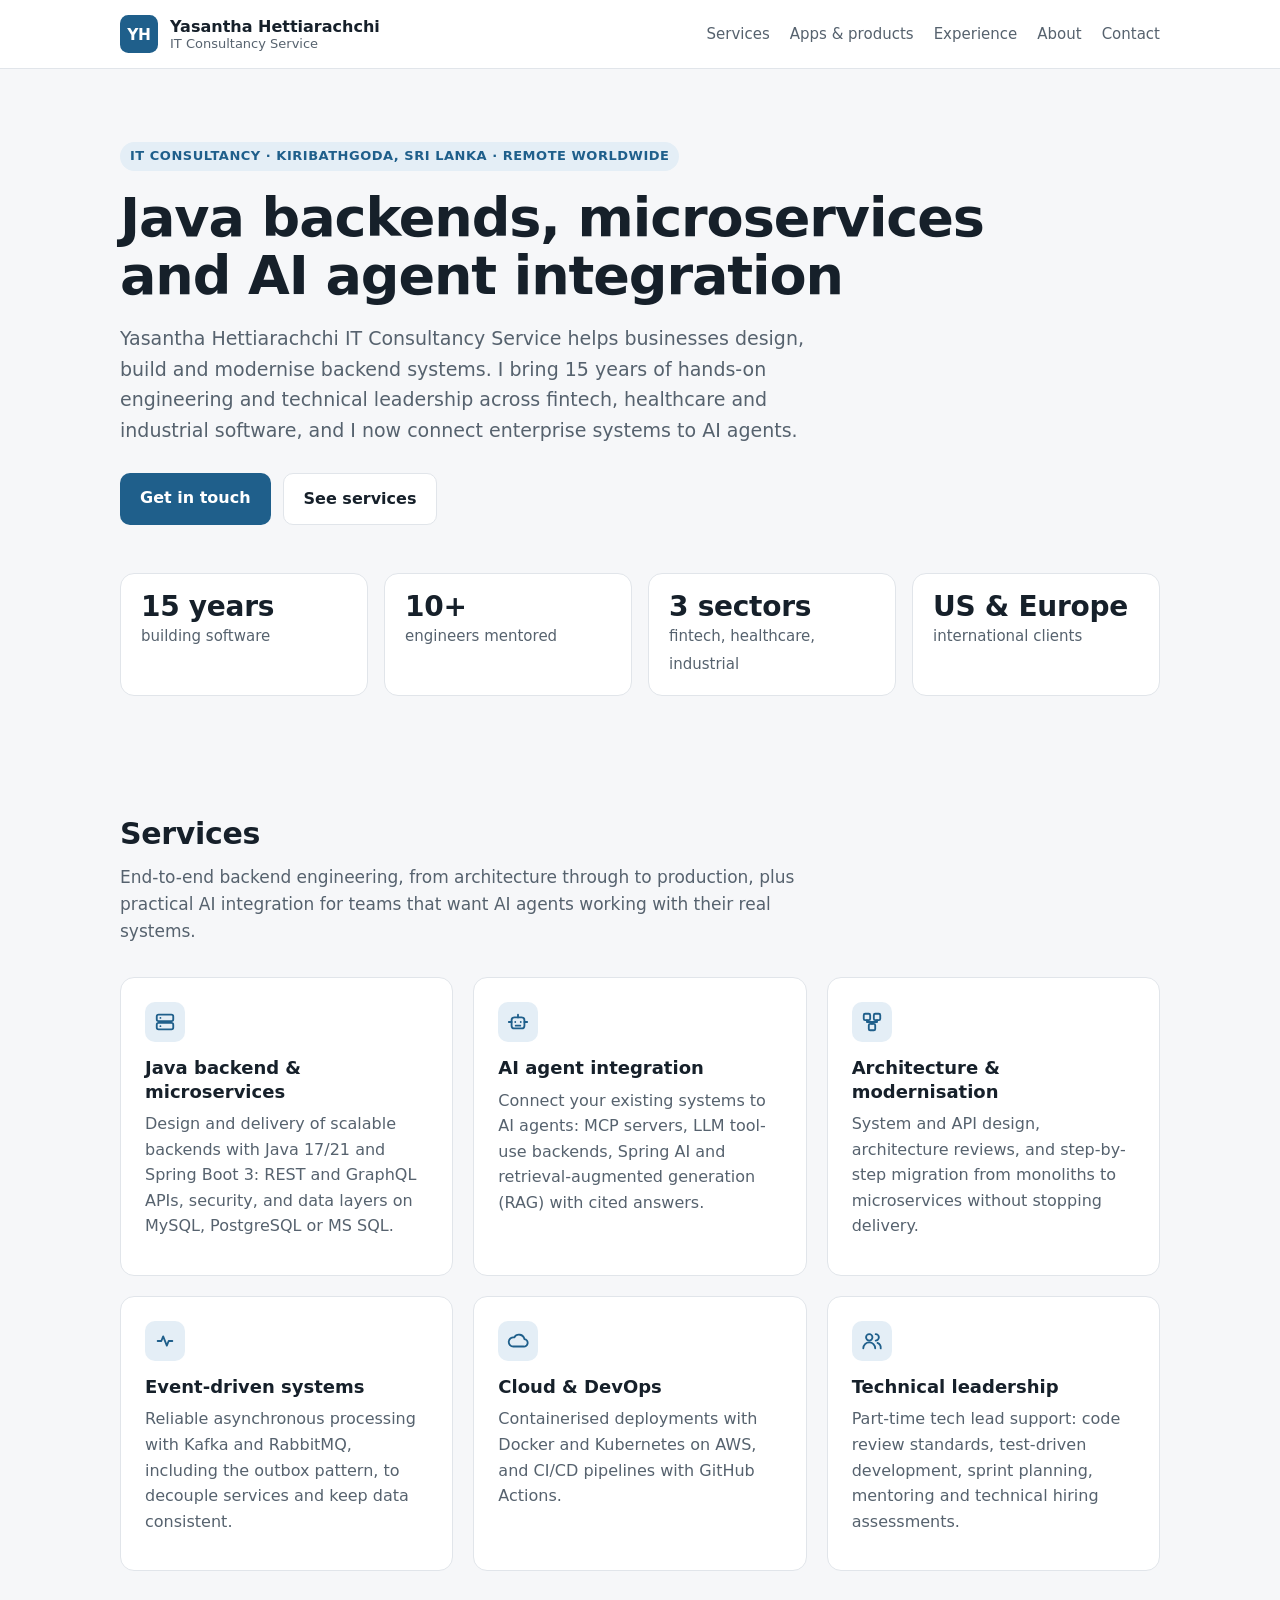
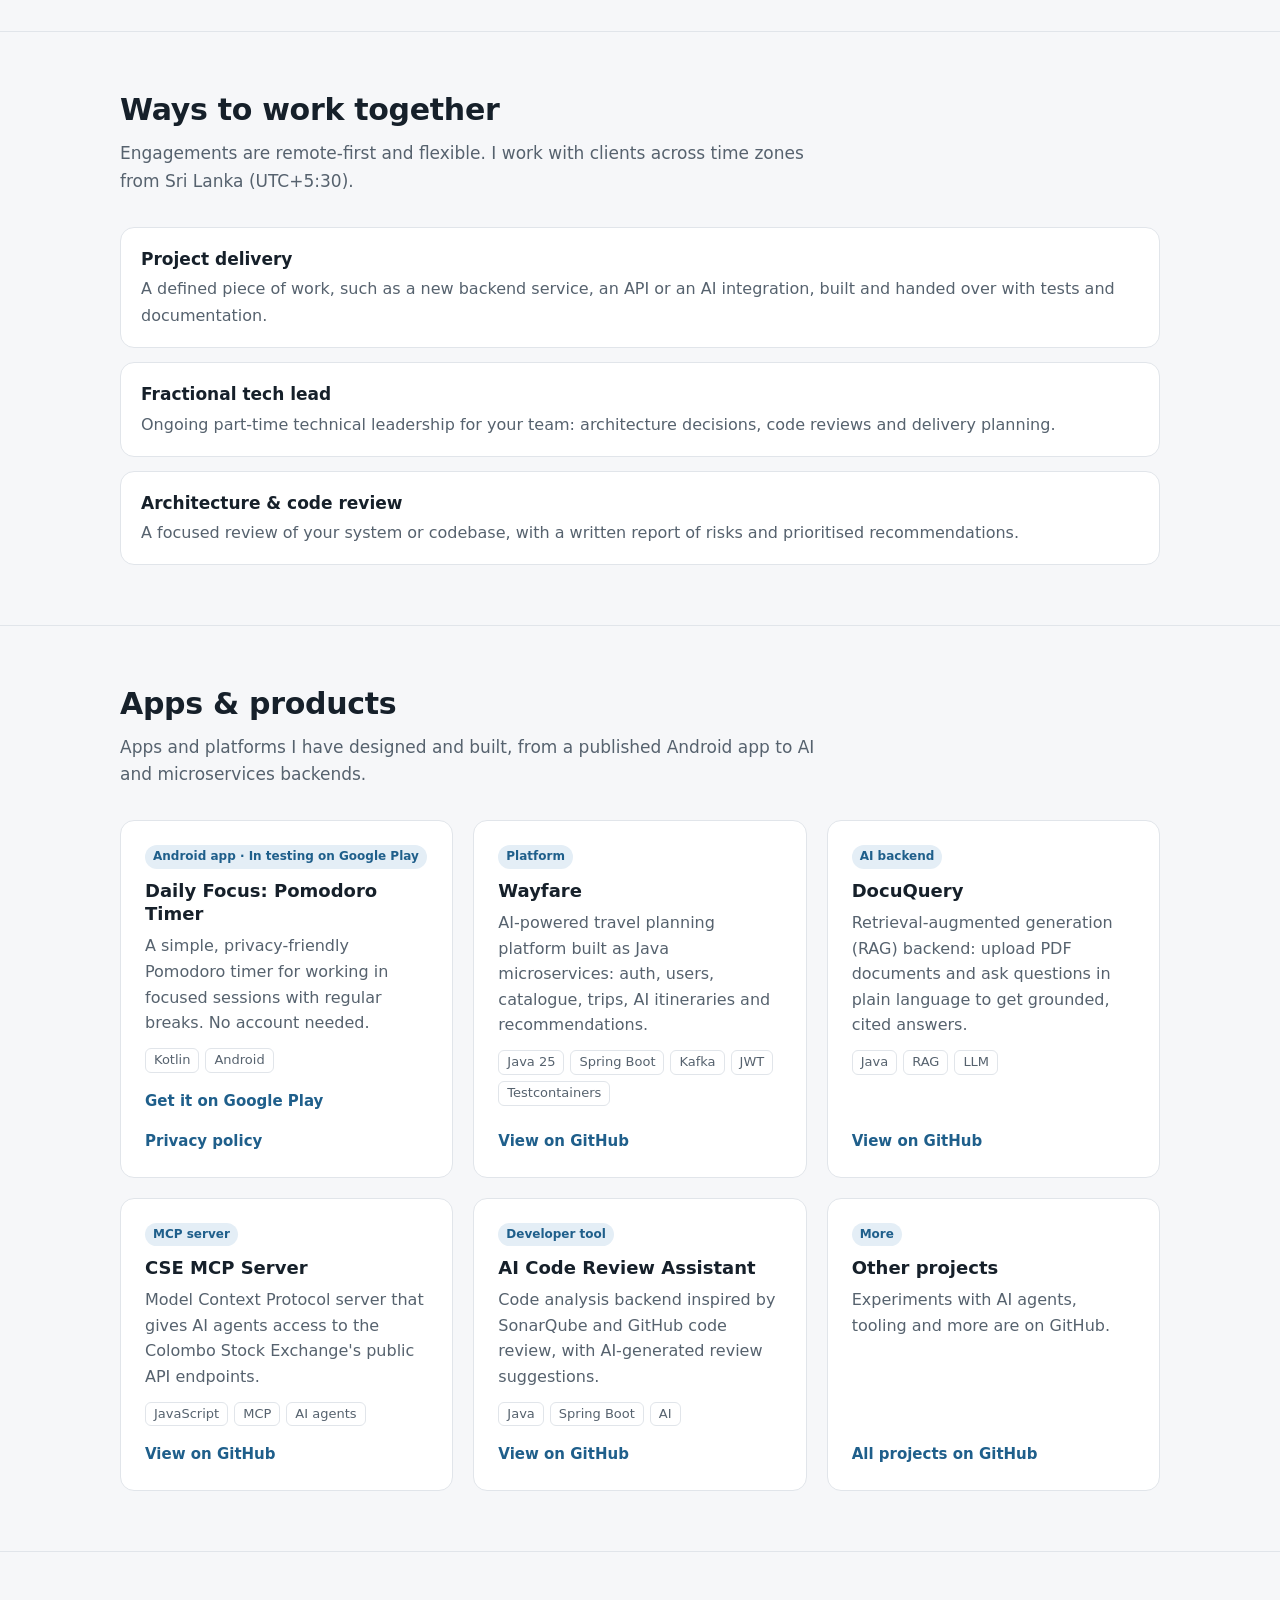
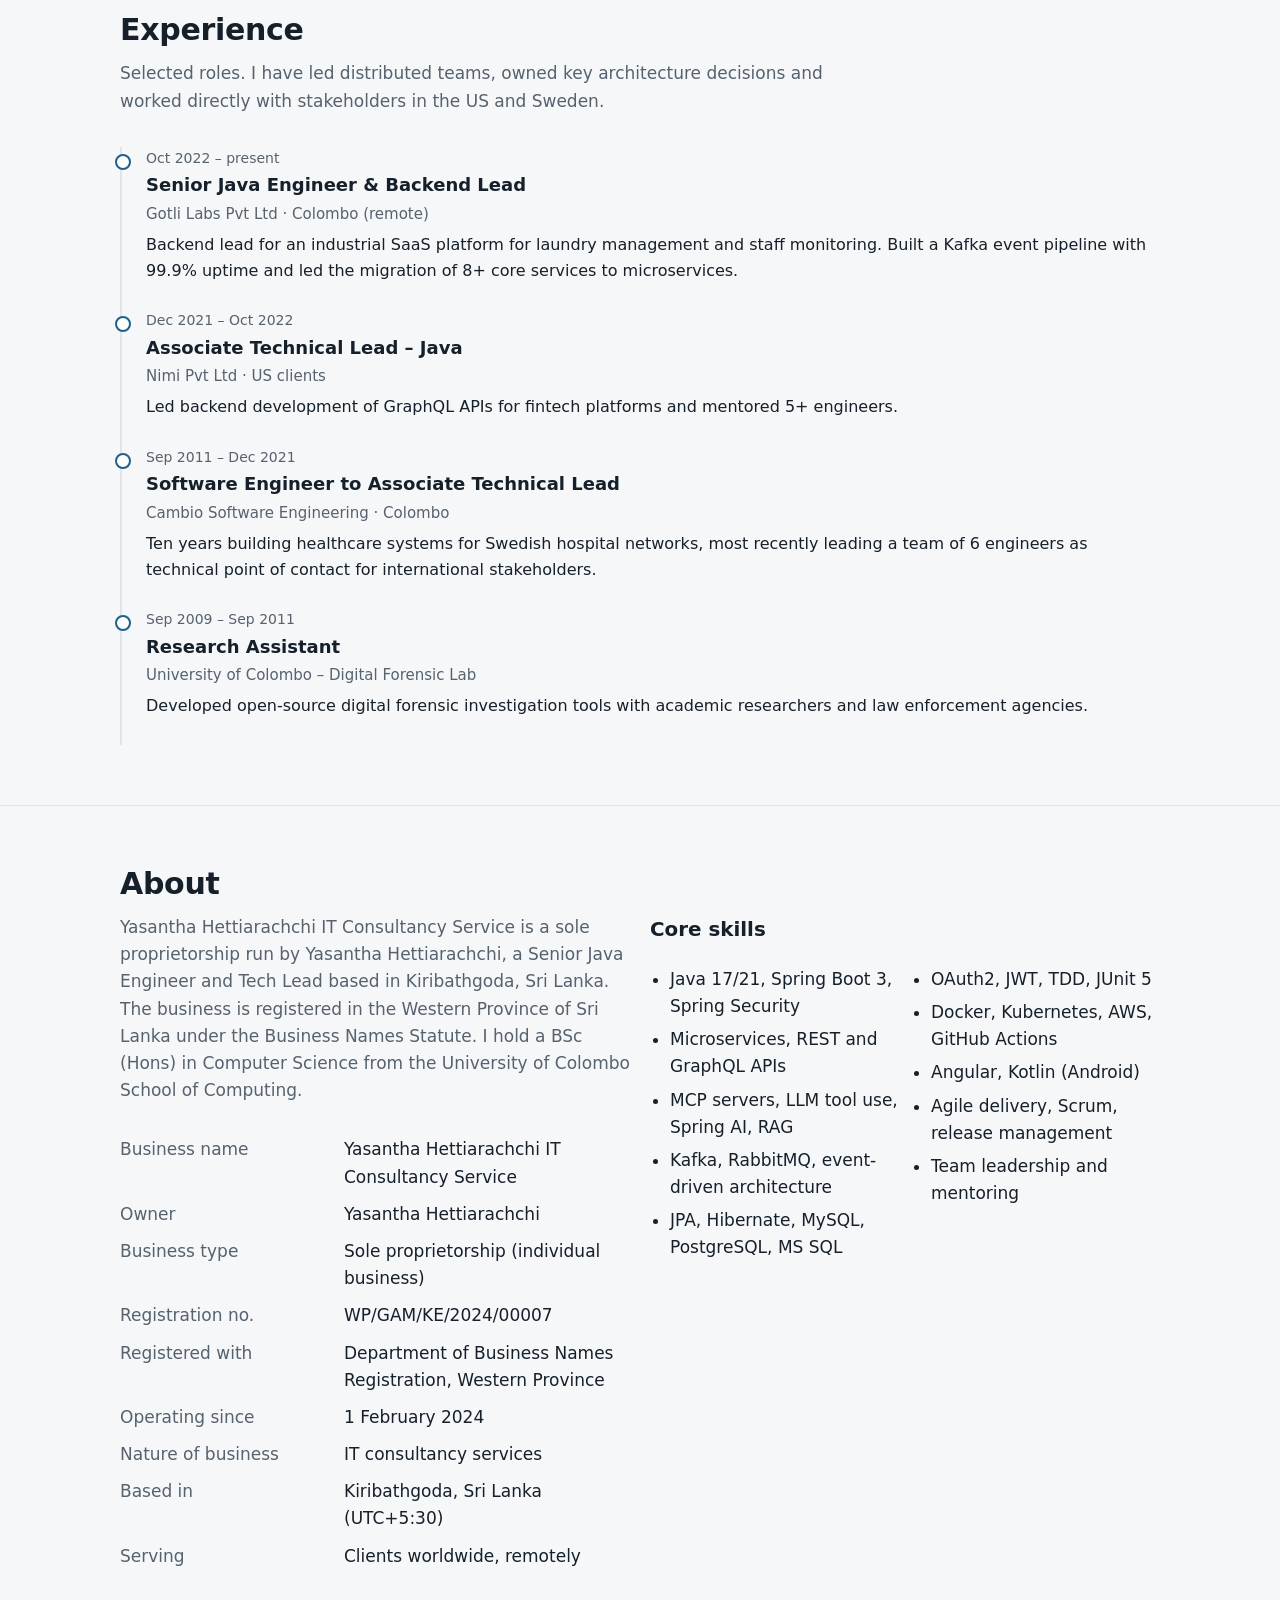
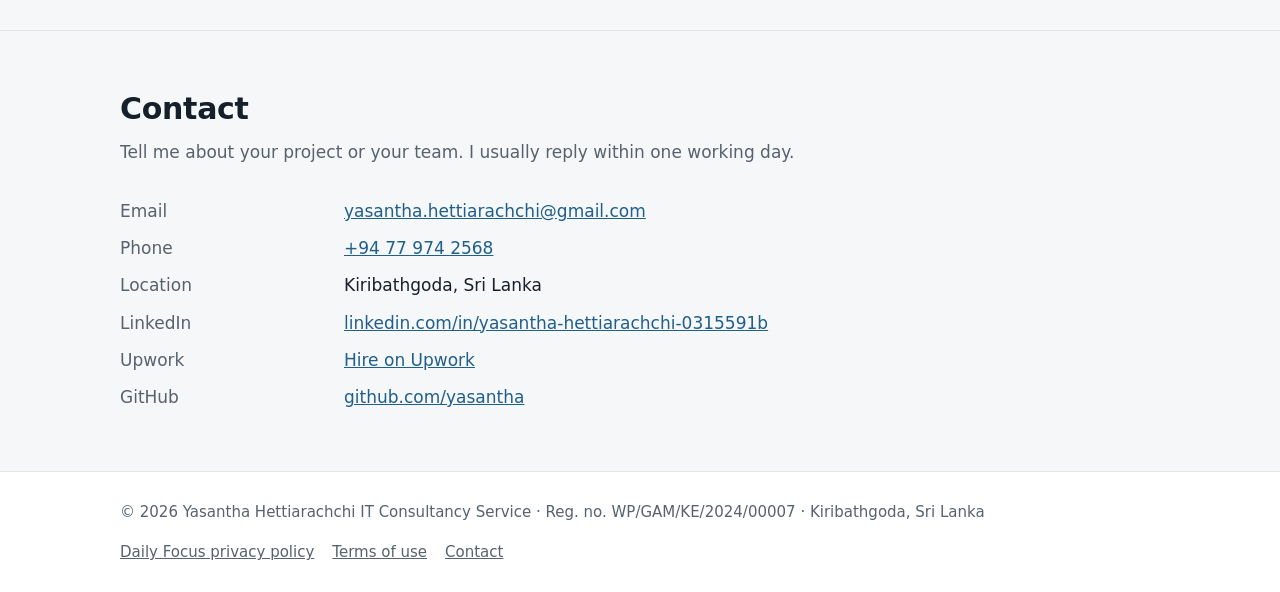
==== index.html @ cb76e122 "Link Daily Focus to its public Play Store page Co-Authored-By: Claude Opus 5.5 <noreply@anthropic.co" ====
<!doctype html>
<html lang="en">
<head>
  <meta charset="utf-8">
  <meta name="viewport" content="width=device-width, initial-scale=1">
  <title>Yasantha Hettiarachchi IT Consultancy Service | Java, microservices and AI agent engineering</title>
  <meta name="description" content="Yasantha Hettiarachchi IT Consultancy Service: Java backend, microservices and AI agent integration for businesses worldwide, led by Yasantha Hettiarachchi, a Senior Java Engineer and Tech Lead based in Sri Lanka.">
  <!-- GOOGLE SEARCH CONSOLE: paste the verification meta tag on the next line, e.g.
       <meta name="google-site-verification" content="XXXXXXXXXXXX"> -->
  <script type="application/ld+json">{"@context": "https://schema.org", "@type": "ProfessionalService", "name": "Yasantha Hettiarachchi IT Consultancy Service", "url": "https://yasantha.github.io/", "email": "yasantha.hettiarachchi@gmail.com", "telephone": "+94779742568", "founder": {"@type": "Person", "name": "Yasantha Hettiarachchi", "jobTitle": "Senior Java Engineer and Tech Lead", "sameAs": ["https://www.linkedin.com/in/yasantha-hettiarachchi-0315591b", "https://github.com/yasantha", "https://www.upwork.com/freelancers/~01b1cb97a7fa57cc2f"]}, "address": {"@type": "PostalAddress", "addressLocality": "Kiribathgoda", "addressRegion": "Western Province", "addressCountry": "LK"}, "areaServed": "Worldwide"}</script>
  <link rel="icon" href="/assets/icon.svg" type="image/svg+xml">
  <link rel="stylesheet" href="/assets/style.css">
</head>
<body>

<header class="site-header">
  <div class="wrap">
    <a class="brand" href="/">
      <img src="/assets/icon.svg" alt="" width="38" height="38">
      <span><strong>Yasantha Hettiarachchi</strong><span>IT Consultancy Service</span></span>
    </a>
    <nav class="nav" aria-label="Main">
      <a href="#services">Services</a>
      <a href="#apps">Apps &amp; products</a>
      <a href="#experience">Experience</a>
      <a href="#about">About</a>
      <a href="#contact">Contact</a>
    </nav>
  </div>
</header>

<main>
  <div class="hero">
    <div class="wrap">
      <span class="eyebrow">IT consultancy · Kiribathgoda, Sri Lanka · Remote worldwide</span>
      <h1>Java backends, microservices and AI agent integration</h1>
      <p class="lead">Yasantha Hettiarachchi IT Consultancy Service helps businesses design, build and modernise backend systems. I bring 15 years of hands-on engineering and technical leadership across fintech, healthcare and industrial software, and I now connect enterprise systems to AI agents.</p>
      <div class="actions">
        <a class="btn btn-primary" href="#contact">Get in touch</a>
        <a class="btn btn-secondary" href="#services">See services</a>
      </div>
      <div class="stats">
        <div class="stat"><b>15 years</b><span>building software</span></div>
        <div class="stat"><b>10+</b><span>engineers mentored</span></div>
        <div class="stat"><b>3 sectors</b><span>fintech, healthcare, industrial</span></div>
        <div class="stat"><b>US &amp; Europe</b><span>international clients</span></div>
      </div>
    </div>
  </div>

  <section id="services">
    <div class="wrap">
      <h2>Services</h2>
      <p class="section-intro">End-to-end backend engineering, from architecture through to production, plus practical AI integration for teams that want AI agents working with their real systems.</p>
      <div class="grid">
        <div class="card">
          <div class="icon"><svg viewBox="0 0 24 24"><rect x="3" y="4" width="18" height="7" rx="2"/><rect x="3" y="13" width="18" height="7" rx="2"/><path d="M7 7.5h.01M7 16.5h.01"/></svg></div>
          <h3>Java backend &amp; microservices</h3>
          <p>Design and delivery of scalable backends with Java 17/21 and Spring Boot 3: REST and GraphQL APIs, security, and data layers on MySQL, PostgreSQL or MS SQL.</p>
        </div>
        <div class="card">
          <div class="icon"><svg viewBox="0 0 24 24"><rect x="5" y="7" width="14" height="12" rx="3"/><path d="M12 7V4M9 12h.01M15 12h.01M9.5 16h5M2 12h3M19 12h3"/></svg></div>
          <h3>AI agent integration</h3>
          <p>Connect your existing systems to AI agents: MCP servers, LLM tool-use backends, Spring AI and retrieval-augmented generation (RAG) with cited answers.</p>
        </div>
        <div class="card">
          <div class="icon"><svg viewBox="0 0 24 24"><rect x="3" y="3" width="7" height="7" rx="1.5"/><rect x="14" y="3" width="7" height="7" rx="1.5"/><rect x="8.5" y="14" width="7" height="7" rx="1.5"/><path d="M6.5 10v2h11v-2M12 12v2"/></svg></div>
          <h3>Architecture &amp; modernisation</h3>
          <p>System and API design, architecture reviews, and step-by-step migration from monoliths to microservices without stopping delivery.</p>
        </div>
        <div class="card">
          <div class="icon"><svg viewBox="0 0 24 24"><path d="M4 12h4l2-5 4 10 2-5h4"/></svg></div>
          <h3>Event-driven systems</h3>
          <p>Reliable asynchronous processing with Kafka and RabbitMQ, including the outbox pattern, to decouple services and keep data consistent.</p>
        </div>
        <div class="card">
          <div class="icon"><svg viewBox="0 0 24 24"><path d="M7 18a5 5 0 1 1 .9-9.9A6 6 0 0 1 19 10a4 4 0 0 1-1 8Z"/></svg></div>
          <h3>Cloud &amp; DevOps</h3>
          <p>Containerised deployments with Docker and Kubernetes on AWS, and CI/CD pipelines with GitHub Actions.</p>
        </div>
        <div class="card">
          <div class="icon"><svg viewBox="0 0 24 24"><circle cx="9" cy="8" r="3.5"/><path d="M2.5 20a6.5 6.5 0 0 1 13 0M16 4.5a3.5 3.5 0 0 1 0 7M18 14a6 6 0 0 1 3.5 6"/></svg></div>
          <h3>Technical leadership</h3>
          <p>Part-time tech lead support: code review standards, test-driven development, sprint planning, mentoring and technical hiring assessments.</p>
        </div>
      </div>
    </div>
  </section>

  <section id="engagements">
    <div class="wrap">
      <h2>Ways to work together</h2>
      <p class="section-intro">Engagements are remote-first and flexible. I work with clients across time zones from Sri Lanka (UTC+5:30).</p>
      <ul class="engage">
        <li><b>Project delivery</b><span>A defined piece of work, such as a new backend service, an API or an AI integration, built and handed over with tests and documentation.</span></li>
        <li><b>Fractional tech lead</b><span>Ongoing part-time technical leadership for your team: architecture decisions, code reviews and delivery planning.</span></li>
        <li><b>Architecture &amp; code review</b><span>A focused review of your system or codebase, with a written report of risks and prioritised recommendations.</span></li>
      </ul>
    </div>
  </section>

  <section id="apps">
    <div class="wrap">
      <h2>Apps &amp; products</h2>
      <p class="section-intro">Apps and platforms I have designed and built, from a published Android app to AI and microservices backends.</p>
      <div class="grid">
        <div class="card">
          <span class="badge">Android app · In testing on Google Play</span>
          <h3>Daily Focus: Pomodoro Timer</h3>
          <p>A simple, privacy-friendly Pomodoro timer for working in focused sessions with regular breaks. No account needed.</p>
          <ul class="tags"><li>Kotlin</li><li>Android</li></ul>
          <div class="links"><a href="https://play.google.com/store/apps/details?id=com.myday.dailyfocus">Get it on Google Play</a><a href="/privacy-policy.html">Privacy policy</a></div>
        </div>
        <div class="card">
          <span class="badge">Platform</span>
          <h3>Wayfare</h3>
          <p>AI-powered travel planning platform built as Java microservices: auth, users, catalogue, trips, AI itineraries and recommendations.</p>
          <ul class="tags"><li>Java 25</li><li>Spring Boot</li><li>Kafka</li><li>JWT</li><li>Testcontainers</li></ul>
          <div class="links"><a href="https://github.com/yasantha/wayfare">View on GitHub</a></div>
        </div>
        <div class="card">
          <span class="badge">AI backend</span>
          <h3>DocuQuery</h3>
          <p>Retrieval-augmented generation (RAG) backend: upload PDF documents and ask questions in plain language to get grounded, cited answers.</p>
          <ul class="tags"><li>Java</li><li>RAG</li><li>LLM</li></ul>
          <div class="links"><a href="https://github.com/yasantha/DocuQuery">View on GitHub</a></div>
        </div>
        <div class="card">
          <span class="badge">MCP server</span>
          <h3>CSE MCP Server</h3>
          <p>Model Context Protocol server that gives AI agents access to the Colombo Stock Exchange's public API endpoints.</p>
          <ul class="tags"><li>JavaScript</li><li>MCP</li><li>AI agents</li></ul>
          <div class="links"><a href="https://github.com/yasantha/CSEMCPServer">View on GitHub</a></div>
        </div>
        <div class="card">
          <span class="badge">Developer tool</span>
          <h3>AI Code Review Assistant</h3>
          <p>Code analysis backend inspired by SonarQube and GitHub code review, with AI-generated review suggestions.</p>
          <ul class="tags"><li>Java</li><li>Spring Boot</li><li>AI</li></ul>
          <div class="links"><a href="https://github.com/yasantha/aiCodeReviewAsistant">View on GitHub</a></div>
        </div>
        <div class="card">
          <span class="badge">More</span>
          <h3>Other projects</h3>
          <p>Experiments with AI agents, tooling and more are on GitHub.</p>
          <div class="links"><a href="https://github.com/yasantha">All projects on GitHub</a></div>
        </div>
      </div>
    </div>
  </section>

  <section id="experience">
    <div class="wrap">
      <h2>Experience</h2>
      <p class="section-intro">Selected roles. I have led distributed teams, owned key architecture decisions and worked directly with stakeholders in the US and Sweden.</p>
      <ol class="timeline">
        <li>
          <div class="when">Oct 2022 – present</div>
          <h3>Senior Java Engineer &amp; Backend Lead</h3>
          <p class="org">Gotli Labs Pvt Ltd · Colombo (remote)</p>
          <p>Backend lead for an industrial SaaS platform for laundry management and staff monitoring. Built a Kafka event pipeline with 99.9% uptime and led the migration of 8+ core services to microservices.</p>
        </li>
        <li>
          <div class="when">Dec 2021 – Oct 2022</div>
          <h3>Associate Technical Lead – Java</h3>
          <p class="org">Nimi Pvt Ltd · US clients</p>
          <p>Led backend development of GraphQL APIs for fintech platforms and mentored 5+ engineers.</p>
        </li>
        <li>
          <div class="when">Sep 2011 – Dec 2021</div>
          <h3>Software Engineer to Associate Technical Lead</h3>
          <p class="org">Cambio Software Engineering · Colombo</p>
          <p>Ten years building healthcare systems for Swedish hospital networks, most recently leading a team of 6 engineers as technical point of contact for international stakeholders.</p>
        </li>
        <li>
          <div class="when">Sep 2009 – Sep 2011</div>
          <h3>Research Assistant</h3>
          <p class="org">University of Colombo – Digital Forensic Lab</p>
          <p>Developed open-source digital forensic investigation tools with academic researchers and law enforcement agencies.</p>
        </li>
      </ol>
    </div>
  </section>

  <section id="about">
    <div class="wrap">
      <h2>About</h2>
      <div class="grid-2">
        <div>
          <p class="section-intro">Yasantha Hettiarachchi IT Consultancy Service is a sole proprietorship run by Yasantha Hettiarachchi, a Senior Java Engineer and Tech Lead based in Kiribathgoda, Sri Lanka. The business is registered in the Western Province of Sri Lanka under the Business Names Statute. I hold a BSc (Hons) in Computer Science from the University of Colombo School of Computing.</p>
          <dl class="facts">
            <dt>Business name</dt><dd>Yasantha Hettiarachchi IT Consultancy Service</dd>
            <dt>Owner</dt><dd>Yasantha Hettiarachchi</dd>
            <dt>Business type</dt><dd>Sole proprietorship (individual business)</dd>
            <dt>Registration no.</dt><dd>WP/GAM/KE/2024/00007</dd>
            <dt>Registered with</dt><dd>Department of Business Names Registration, Western Province</dd>
            <dt>Operating since</dt><dd>1 February 2024</dd>
            <dt>Nature of business</dt><dd>IT consultancy services</dd>
            <dt>Based in</dt><dd>Kiribathgoda, Sri Lanka (UTC+5:30)</dd>
            <dt>Serving</dt><dd>Clients worldwide, remotely</dd>
          </dl>
        </div>
        <div>
          <h3 style="margin-top:0">Core skills</h3>
          <ul class="skills">
          <li>Java 17/21, Spring Boot 3, Spring Security</li>
          <li>Microservices, REST and GraphQL APIs</li>
          <li>MCP servers, LLM tool use, Spring AI, RAG</li>
          <li>Kafka, RabbitMQ, event-driven architecture</li>
          <li>JPA, Hibernate, MySQL, PostgreSQL, MS SQL</li>
          <li>OAuth2, JWT, TDD, JUnit 5</li>
          <li>Docker, Kubernetes, AWS, GitHub Actions</li>
          <li>Angular, Kotlin (Android)</li>
          <li>Agile delivery, Scrum, release management</li>
          <li>Team leadership and mentoring</li>
          </ul>
        </div>
      </div>
    </div>
  </section>

  <section id="contact">
    <div class="wrap">
      <h2>Contact</h2>
      <p class="section-intro">Tell me about your project or your team. I usually reply within one working day.</p>
      <dl class="facts">
        <dt>Email</dt><dd><a href="mailto:yasantha.hettiarachchi@gmail.com">yasantha.hettiarachchi@gmail.com</a></dd>
        <dt>Phone</dt><dd><a href="tel:+94779742568">+94 77 974 2568</a></dd>
        <dt>Location</dt><dd>Kiribathgoda, Sri Lanka</dd>
        <dt>LinkedIn</dt><dd><a href="https://www.linkedin.com/in/yasantha-hettiarachchi-0315591b">linkedin.com/in/yasantha-hettiarachchi-0315591b</a></dd>
        <dt>Upwork</dt><dd><a href="https://www.upwork.com/freelancers/~01b1cb97a7fa57cc2f">Hire on Upwork</a></dd>
        <dt>GitHub</dt><dd><a href="https://github.com/yasantha">github.com/yasantha</a></dd>
      </dl>
    </div>
  </section>
</main>

<footer class="site-footer">
  <div class="wrap">
    <span>&copy; 2026 Yasantha Hettiarachchi IT Consultancy Service · Reg. no. WP/GAM/KE/2024/00007 · Kiribathgoda, Sri Lanka</span>
    <nav aria-label="Footer">
      <a href="/privacy-policy.html">Daily Focus privacy policy</a>
      <a href="/terms.html">Terms of use</a>
      <a href="/#contact">Contact</a>
    </nav>
  </div>
</footer>

</body>
</html>
---- assets/style.css ----
:root {
  --bg: #f6f7f9;
  --surface: #ffffff;
  --text: #16202a;
  --muted: #56626e;
  --line: #e1e5ea;
  --accent: #1f5f8b;
  --accent-soft: #e4eef6;
  --accent-text: #ffffff;
  --radius: 14px;
  --max: 1080px;
}
@media (prefers-color-scheme: dark) {
  :root {
    --bg: #0f141a;
    --surface: #161d25;
    --text: #e6ebf0;
    --muted: #9eabb8;
    --line: #26303b;
    --accent: #7cb8e0;
    --accent-soft: #1a2a38;
    --accent-text: #0b1620;
  }
}

* { box-sizing: border-box; }
html { -webkit-text-size-adjust: 100%; scroll-behavior: smooth; }
body {
  margin: 0;
  background: var(--bg);
  color: var(--text);
  font: 17px/1.6 system-ui, -apple-system, "Segoe UI", Roboto, "Helvetica Neue", Arial, sans-serif;
}
a { color: var(--accent); }
img, svg { max-width: 100%; }
section[id] { scroll-margin-top: 16px; }

.wrap { max-width: var(--max); margin: 0 auto; padding: 0 20px; }

/* Header */
.site-header { border-bottom: 1px solid var(--line); background: var(--surface); }
.site-header .wrap { display: flex; align-items: center; justify-content: space-between; gap: 12px 24px; min-height: 68px; flex-wrap: wrap; padding-top: 10px; padding-bottom: 10px; }
.brand { display: flex; align-items: center; gap: 12px; color: var(--text); text-decoration: none; line-height: 1.2; }
.brand img { width: 38px; height: 38px; flex: none; }
.brand > span { display: block; }
.brand strong { display: block; font-size: 16px; color: var(--text); }
.brand > span > span { display: block; font-size: 13px; color: var(--muted); }
.nav { display: flex; gap: 6px 20px; flex-wrap: wrap; }
.nav a { color: var(--muted); text-decoration: none; font-size: 15px; }
.nav a:hover, .nav a[aria-current="page"] { color: var(--text); }

/* Hero */
.hero { padding: 72px 0 60px; }
.eyebrow { display: inline-block; font-size: 13px; font-weight: 600; letter-spacing: .04em; text-transform: uppercase; color: var(--accent); background: var(--accent-soft); padding: 4px 10px; border-radius: 999px; }
h1 { font-size: clamp(34px, 5vw, 54px); line-height: 1.08; margin: 18px 0 18px; letter-spacing: -0.02em; max-width: 16em; }
.lead { font-size: 19px; color: var(--muted); margin: 0 0 28px; max-width: 38em; }
.actions { display: flex; gap: 12px; flex-wrap: wrap; }
.btn { display: inline-block; padding: 12px 20px; border-radius: 10px; font-weight: 600; text-decoration: none; font-size: 16px; }
.btn-primary { background: var(--accent); color: var(--accent-text); }
.btn-secondary { border: 1px solid var(--line); color: var(--text); background: var(--surface); }

.stats { display: grid; grid-template-columns: repeat(4, 1fr); gap: 16px; margin-top: 48px; }
.stat { background: var(--surface); border: 1px solid var(--line); border-radius: var(--radius); padding: 18px 20px; }
.stat b { display: block; font-size: 28px; line-height: 1.1; letter-spacing: -0.01em; }
.stat span { color: var(--muted); font-size: 15px; }

/* Sections */
section { padding: 60px 0; }
section + section { border-top: 1px solid var(--line); }
h2 { font-size: 30px; line-height: 1.2; margin: 0 0 12px; letter-spacing: -0.01em; }
.section-intro { color: var(--muted); margin: 0 0 32px; max-width: 42em; }
.grid { display: grid; grid-template-columns: repeat(3, 1fr); gap: 20px; }
.grid-2 { display: grid; grid-template-columns: repeat(2, 1fr); gap: 20px; }
.card { background: var(--surface); border: 1px solid var(--line); border-radius: var(--radius); padding: 24px; display: flex; flex-direction: column; }
.card h3 { margin: 0 0 8px; font-size: 18px; line-height: 1.3; }
.card p { margin: 0 0 12px; color: var(--muted); font-size: 16px; }
.card .links { margin-top: auto; display: flex; gap: 16px; flex-wrap: wrap; font-size: 15px; font-weight: 600; }
.card .links a { text-decoration: none; }
.card .links a:hover { text-decoration: underline; }
.icon { width: 40px; height: 40px; border-radius: 10px; background: var(--accent-soft); display: grid; place-items: center; margin-bottom: 14px; flex: none; }
.icon svg { width: 22px; height: 22px; stroke: var(--accent); fill: none; stroke-width: 2; stroke-linecap: round; stroke-linejoin: round; }
.badge { display: inline-block; font-size: 12px; font-weight: 600; padding: 2px 8px; border-radius: 999px; background: var(--accent-soft); color: var(--accent); margin-bottom: 10px; align-self: flex-start; }
.tags { display: flex; flex-wrap: wrap; gap: 6px; margin: 0 0 16px; padding: 0; list-style: none; }
.tags li { font-size: 13px; color: var(--muted); border: 1px solid var(--line); border-radius: 6px; padding: 1px 8px; }

/* Engagements */
.engage { list-style: none; padding: 0; margin: 0; display: grid; gap: 14px; }
.engage li { background: var(--surface); border: 1px solid var(--line); border-radius: var(--radius); padding: 18px 20px; }
.engage b { display: block; margin-bottom: 2px; }
.engage span { color: var(--muted); font-size: 16px; }

/* Timeline */
.timeline { list-style: none; margin: 0; padding: 0; border-left: 2px solid var(--line); }
.timeline li { position: relative; padding: 0 0 26px 24px; }
.timeline li::before { content: ""; position: absolute; left: -7px; top: 7px; width: 12px; height: 12px; border-radius: 50%; background: var(--surface); border: 2px solid var(--accent); }
.timeline .when { font-size: 14px; color: var(--muted); }
.timeline h3 { margin: 2px 0 2px; font-size: 18px; }
.timeline .org { color: var(--muted); font-size: 15px; margin: 0 0 6px; }
.timeline p { margin: 0; font-size: 16px; }

/* Facts */
.facts { display: grid; grid-template-columns: 200px 1fr; gap: 10px 24px; margin: 0; }
.facts dt { color: var(--muted); }
.facts dd { margin: 0; overflow-wrap: anywhere; }

.skills { columns: 2; column-gap: 32px; padding-left: 20px; margin: 0; }
.skills li { margin-bottom: 6px; break-inside: avoid; }

/* Legal pages */
.doc { max-width: 760px; padding: 48px 20px 72px; margin: 0 auto; }
.doc h1 { font-size: clamp(30px, 4vw, 40px); }
.doc h2 { font-size: 22px; margin-top: 36px; }
.doc .updated { color: var(--muted); margin-top: -4px; }
.doc li { margin-bottom: 6px; }

/* Footer */
.site-footer { border-top: 1px solid var(--line); background: var(--surface); padding: 28px 0; font-size: 15px; color: var(--muted); }
.site-footer .wrap { display: flex; justify-content: space-between; gap: 16px; flex-wrap: wrap; }
.site-footer a { color: var(--muted); }
.site-footer nav { display: flex; gap: 18px; flex-wrap: wrap; }

@media (max-width: 900px) {
  .grid { grid-template-columns: repeat(2, 1fr); }
  .stats { grid-template-columns: repeat(2, 1fr); }
}
@media (max-width: 640px) {
  .hero { padding: 44px 0 40px; }
  .grid, .grid-2 { grid-template-columns: 1fr; }
  .facts { grid-template-columns: 1fr; gap: 2px; }
  .facts dd { margin-bottom: 12px; }
  .skills { columns: 1; }
  .brand > span > span { display: none; }
}
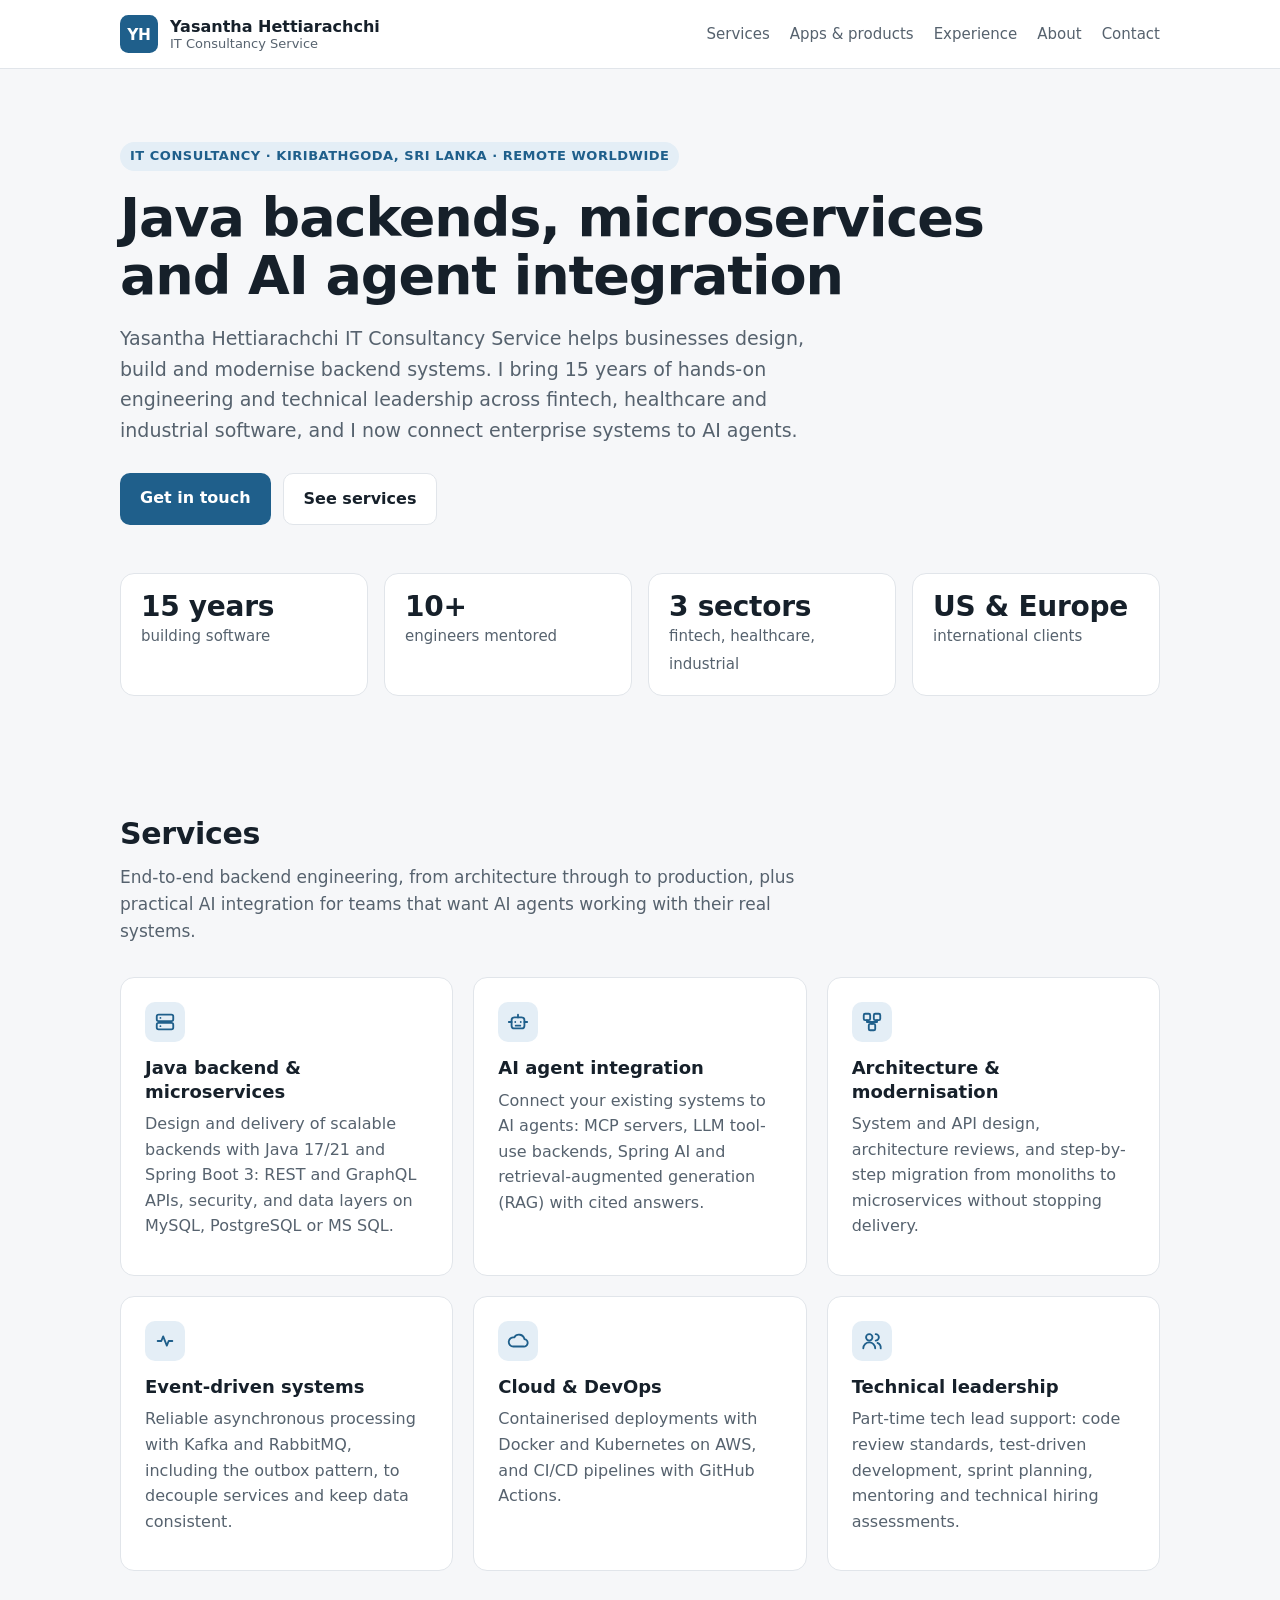
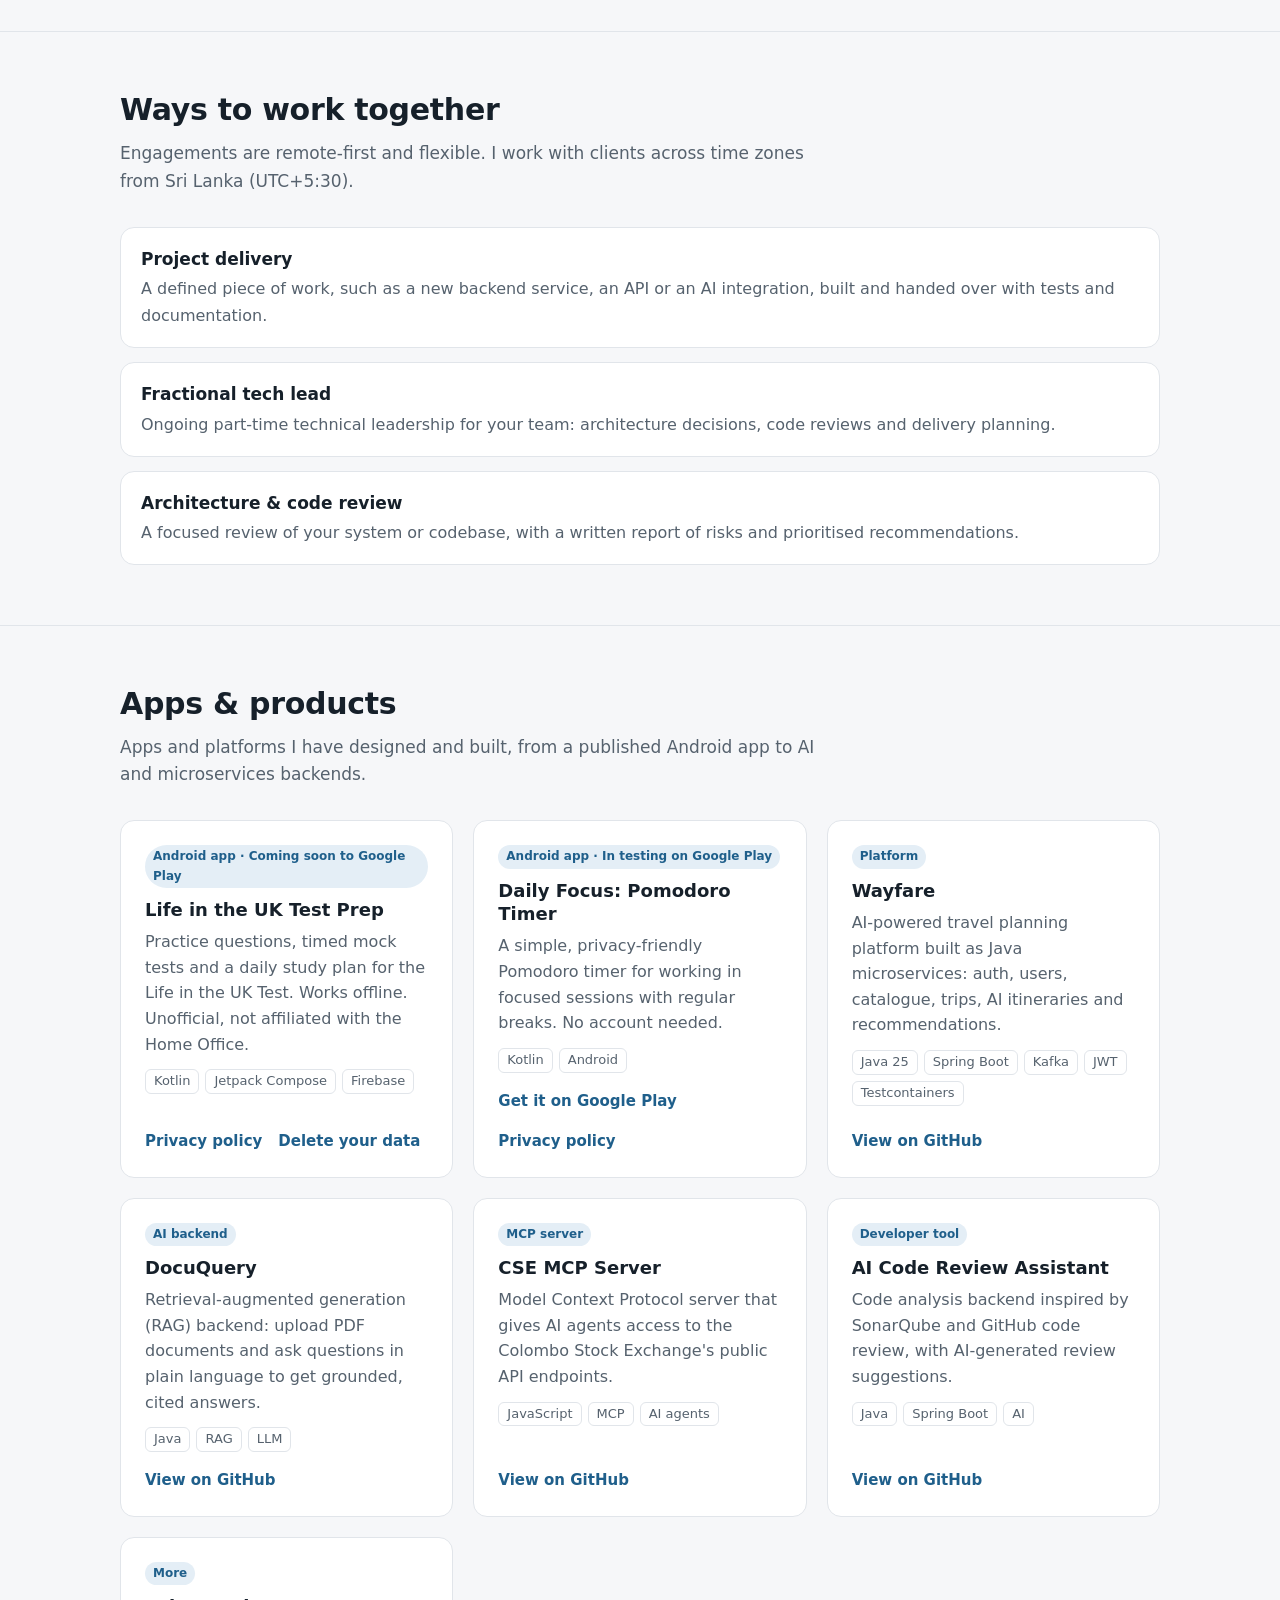
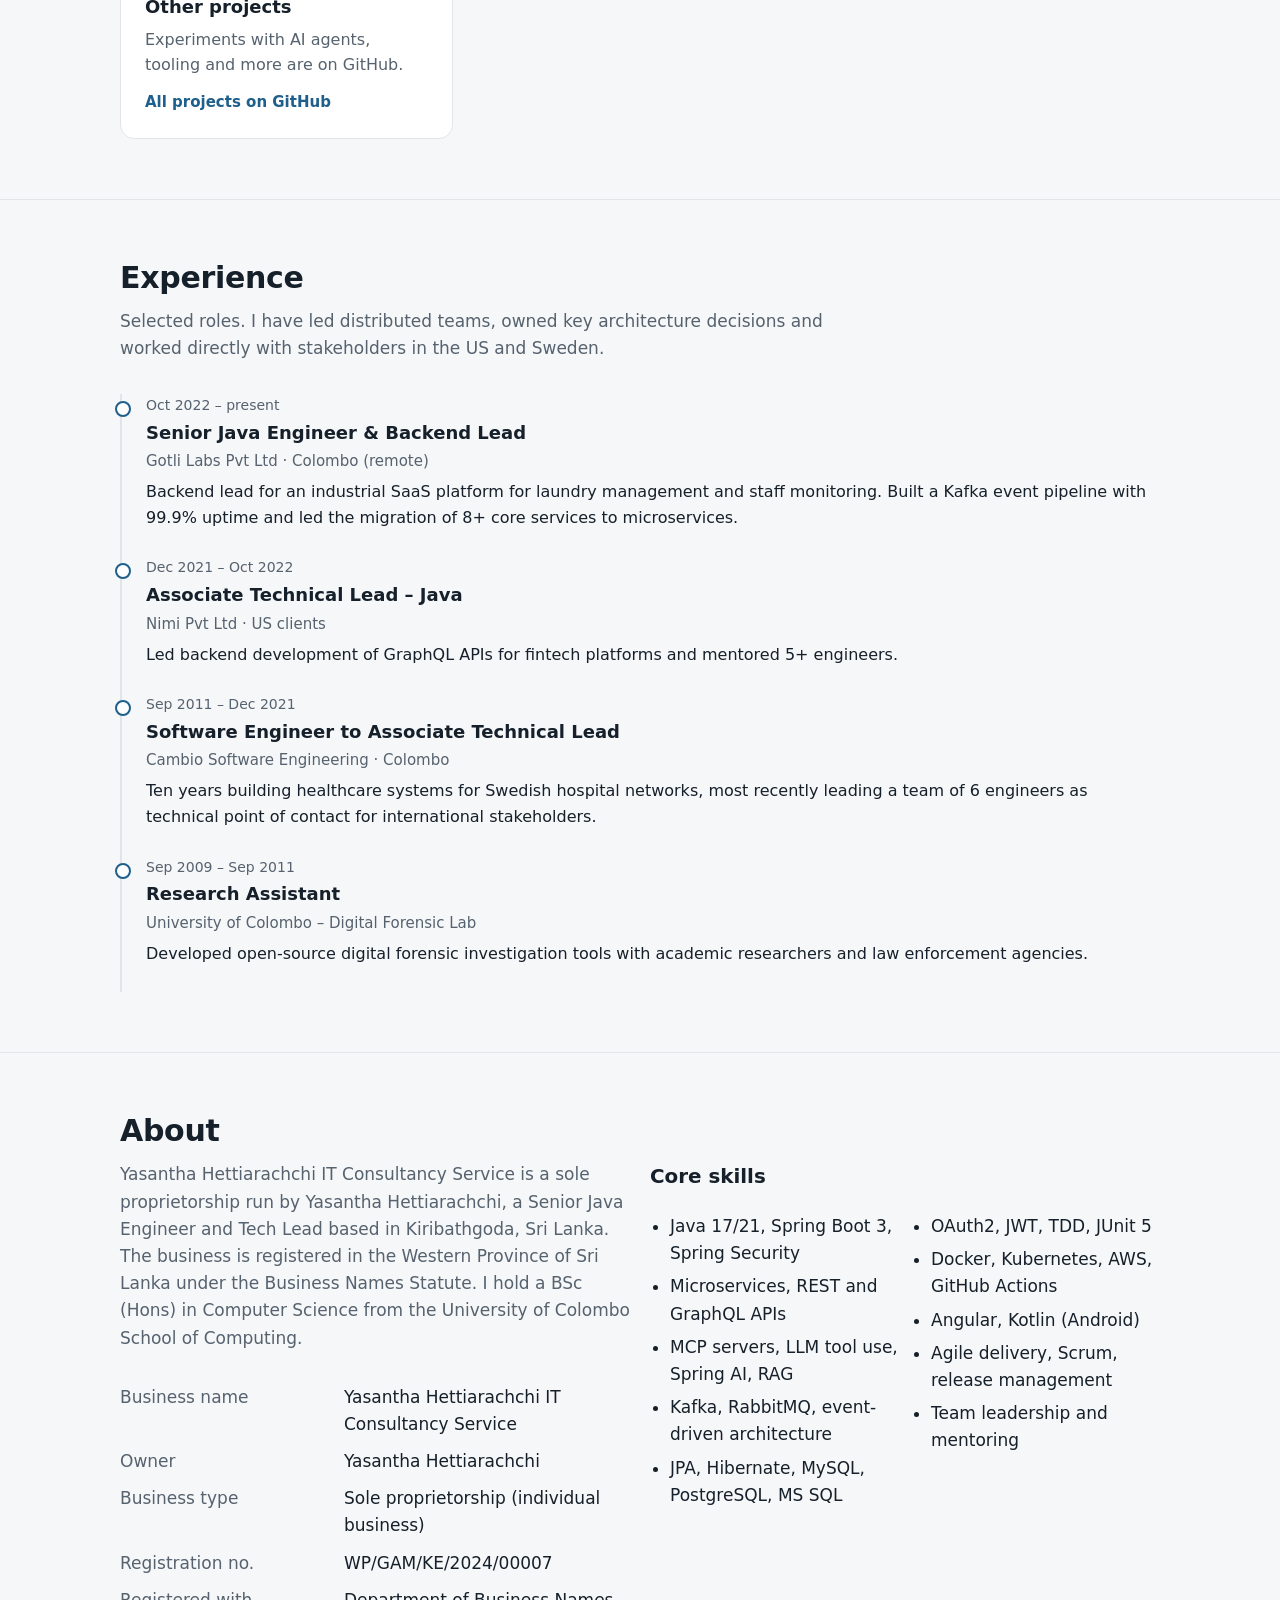
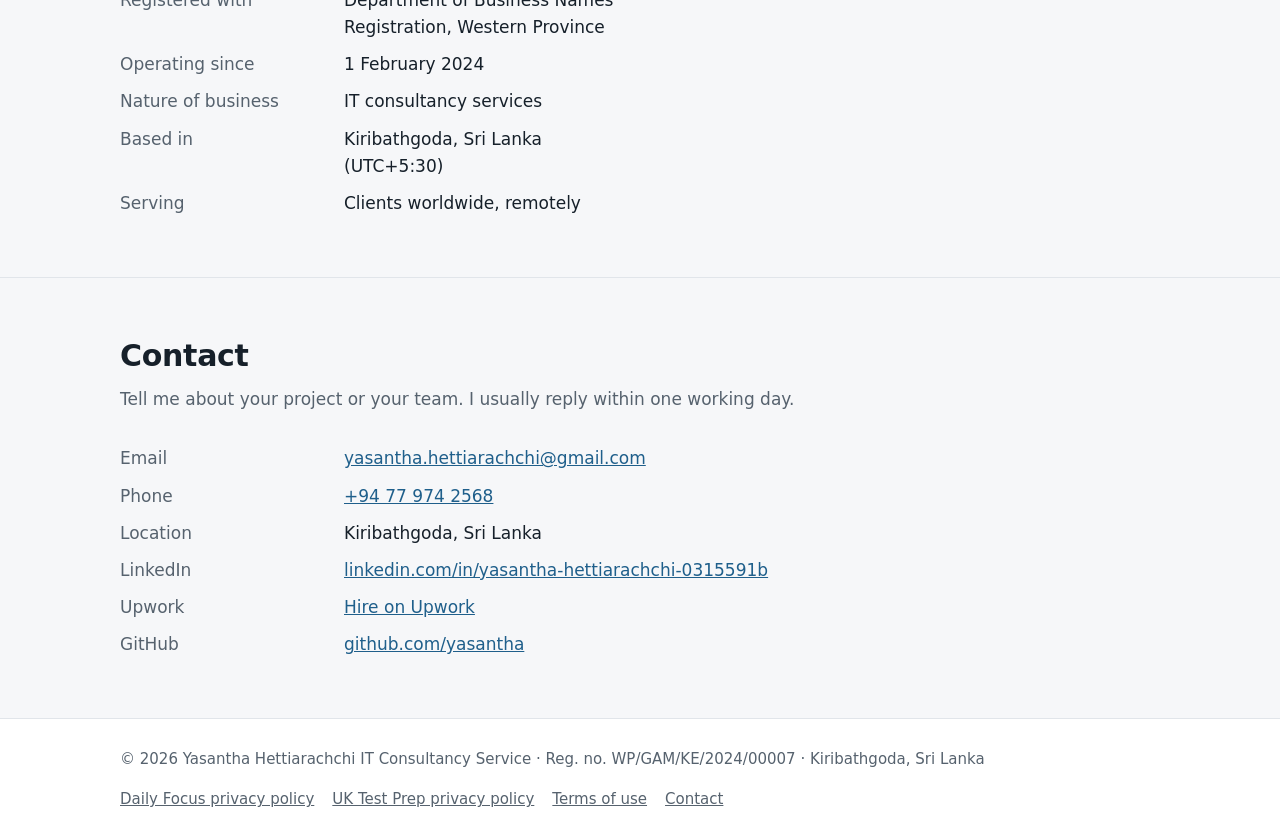
==== commit 0740b22a: "Add Life in the UK Test Prep privacy policy and data deletion pages Co-Authored-By: Claude Opus 5.5 " ====
--- a/index.html
+++ b/index.html
@@ -105,6 +105,13 @@
       <p class="section-intro">Apps and platforms I have designed and built, from a published Android app to AI and microservices backends.</p>
       <div class="grid">
         <div class="card">
+          <span class="badge">Android app · Coming soon to Google Play</span>
+          <h3>Life in the UK Test Prep</h3>
+          <p>Practice questions, timed mock tests and a daily study plan for the Life in the UK Test. Works offline. Unofficial, not affiliated with the Home Office.</p>
+          <ul class="tags"><li>Kotlin</li><li>Jetpack Compose</li><li>Firebase</li></ul>
+          <div class="links"><a href="/uk-test-prep/privacy-policy.html">Privacy policy</a><a href="/uk-test-prep/delete-account.html">Delete your data</a></div>
+        </div>
+        <div class="card">
           <span class="badge">Android app · In testing on Google Play</span>
           <h3>Daily Focus: Pomodoro Timer</h3>
           <p>A simple, privacy-friendly Pomodoro timer for working in focused sessions with regular breaks. No account needed.</p>
@@ -240,6 +247,7 @@
     <span>&copy; 2026 Yasantha Hettiarachchi IT Consultancy Service · Reg. no. WP/GAM/KE/2024/00007 · Kiribathgoda, Sri Lanka</span>
     <nav aria-label="Footer">
       <a href="/privacy-policy.html">Daily Focus privacy policy</a>
+      <a href="/uk-test-prep/privacy-policy.html">UK Test Prep privacy policy</a>
       <a href="/terms.html">Terms of use</a>
       <a href="/#contact">Contact</a>
     </nav>
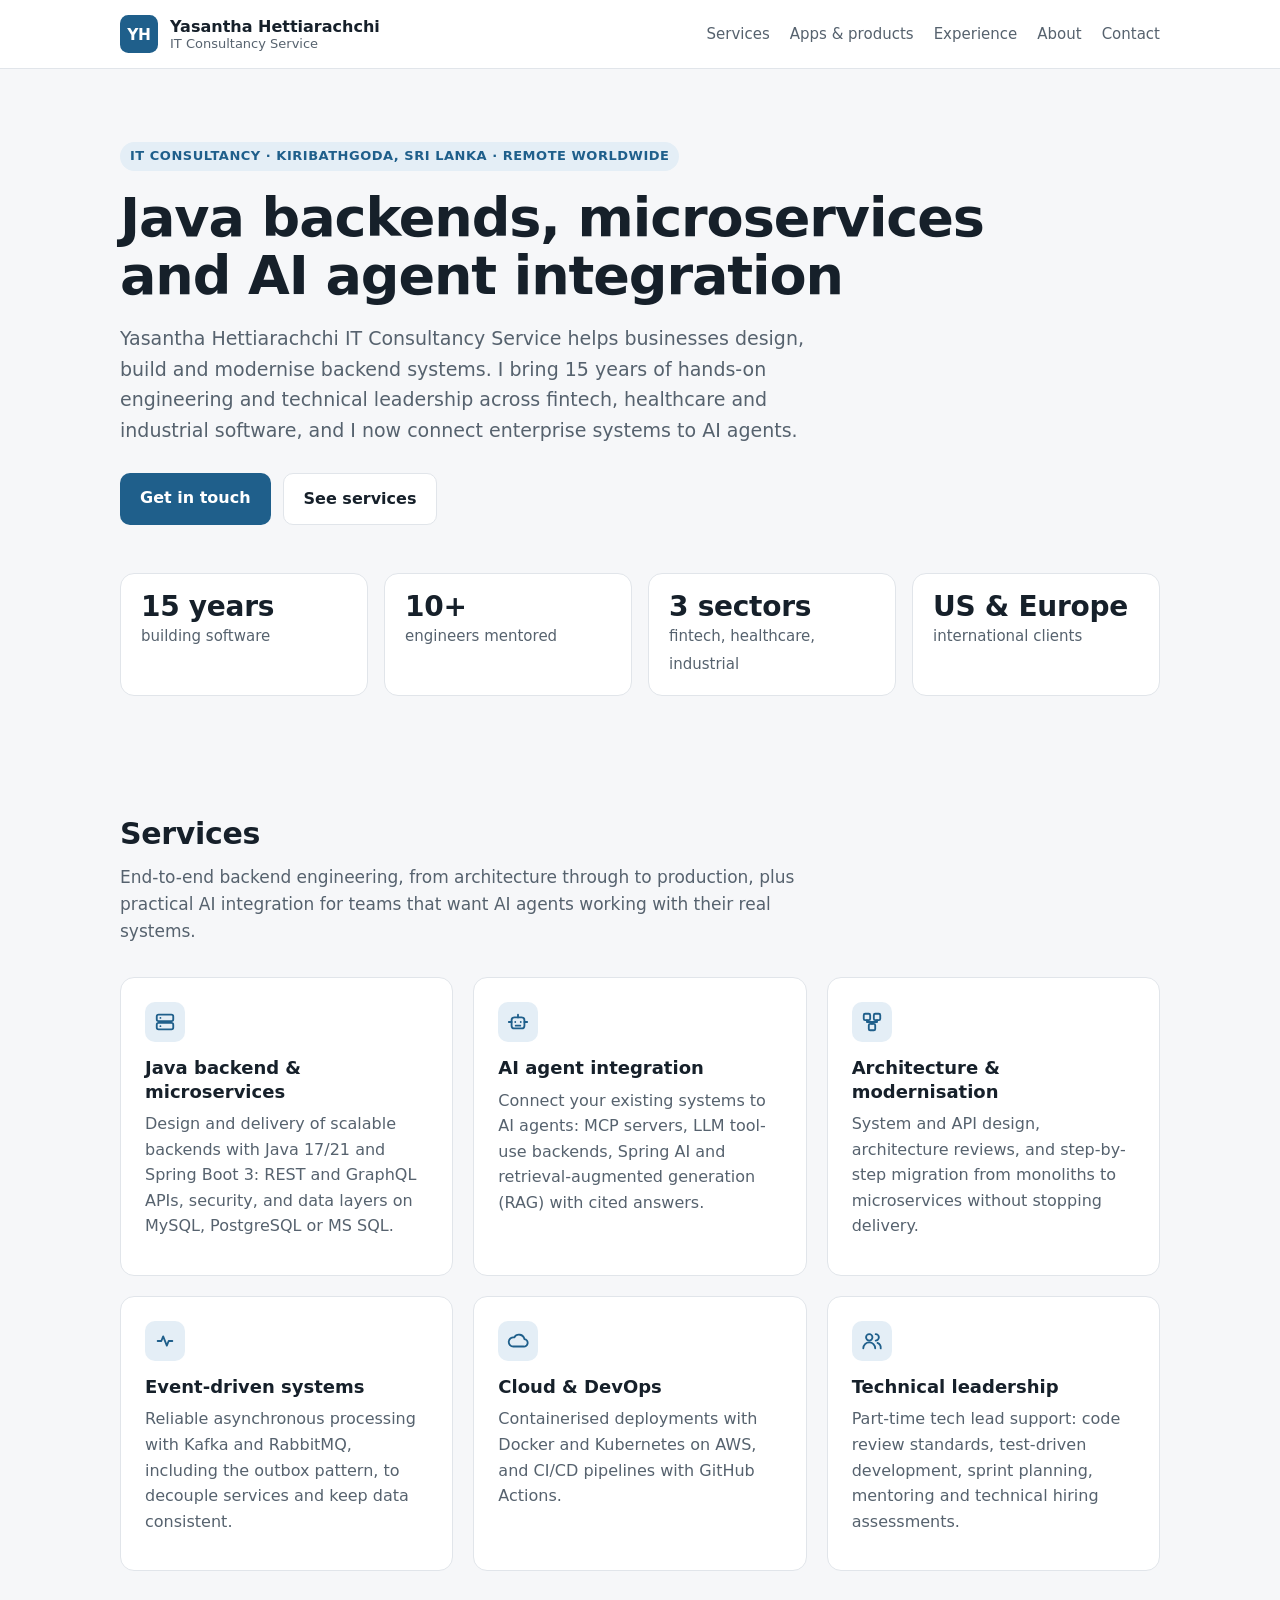
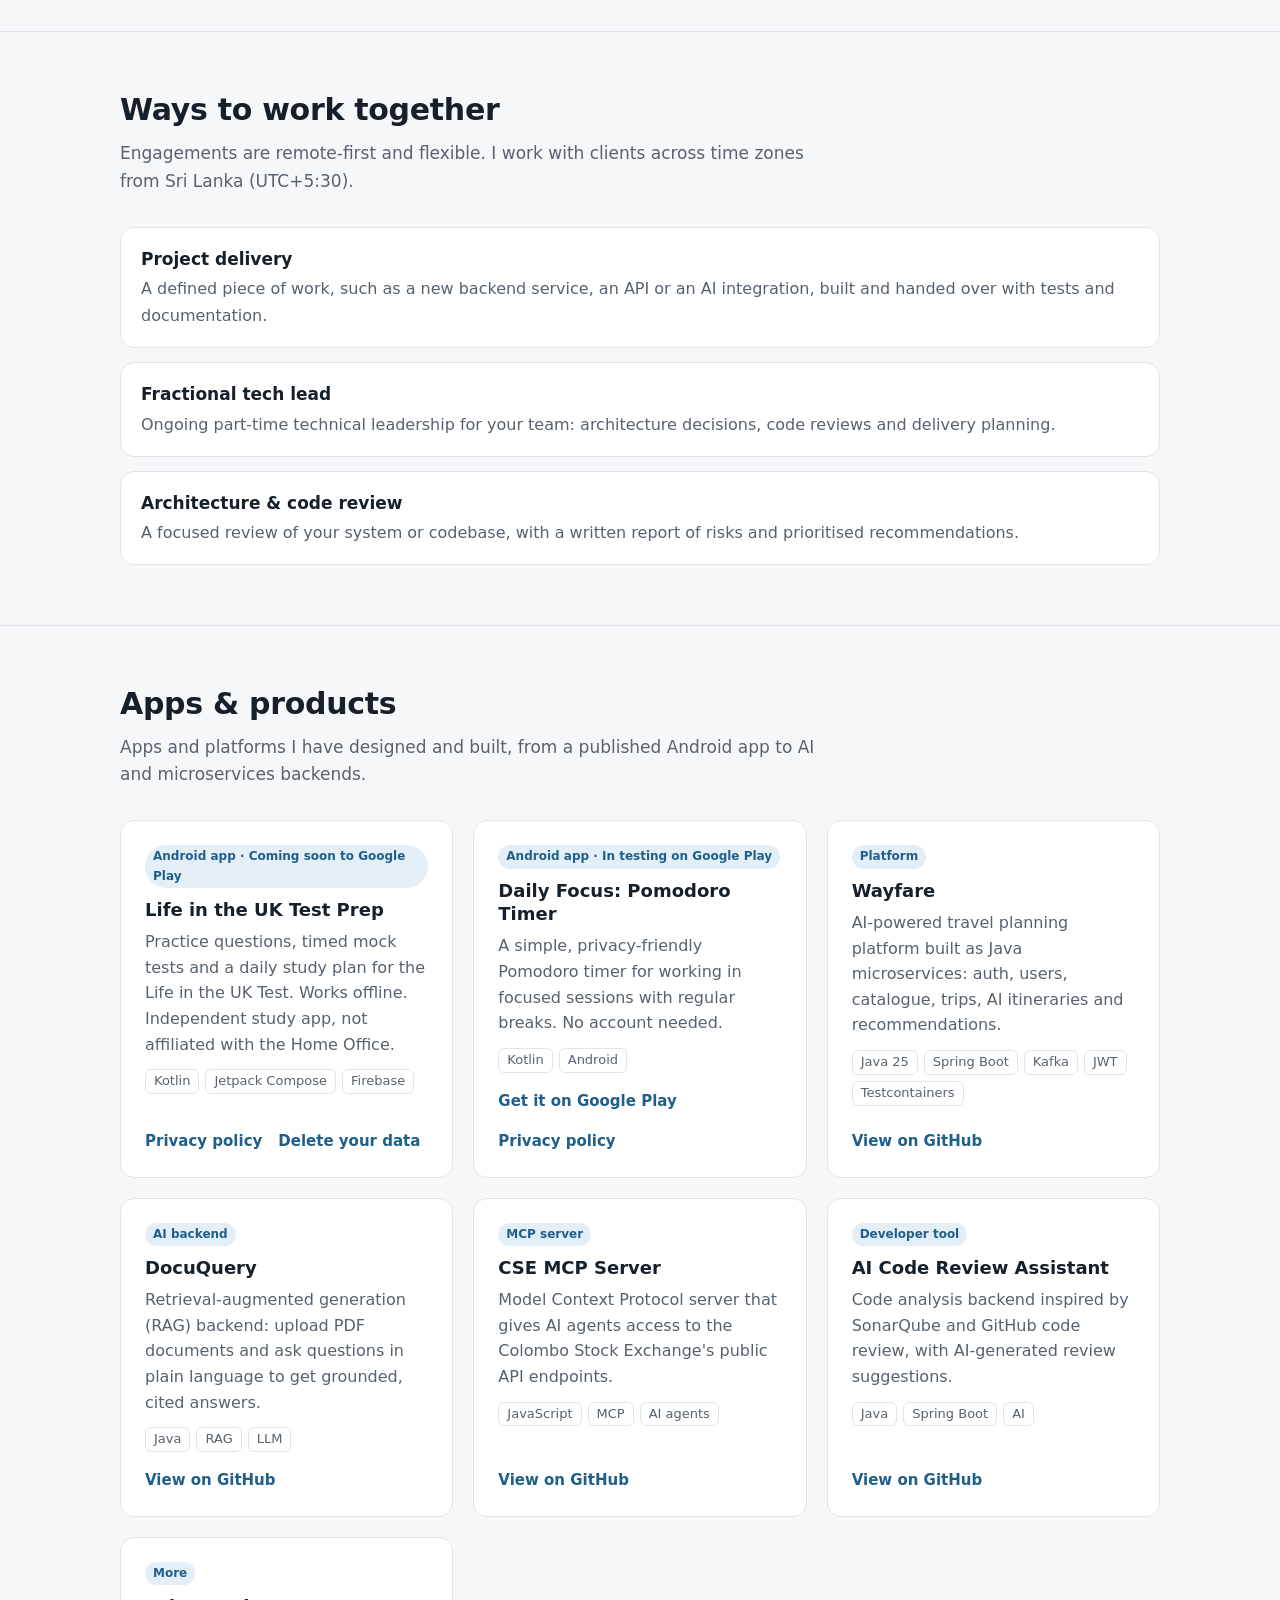
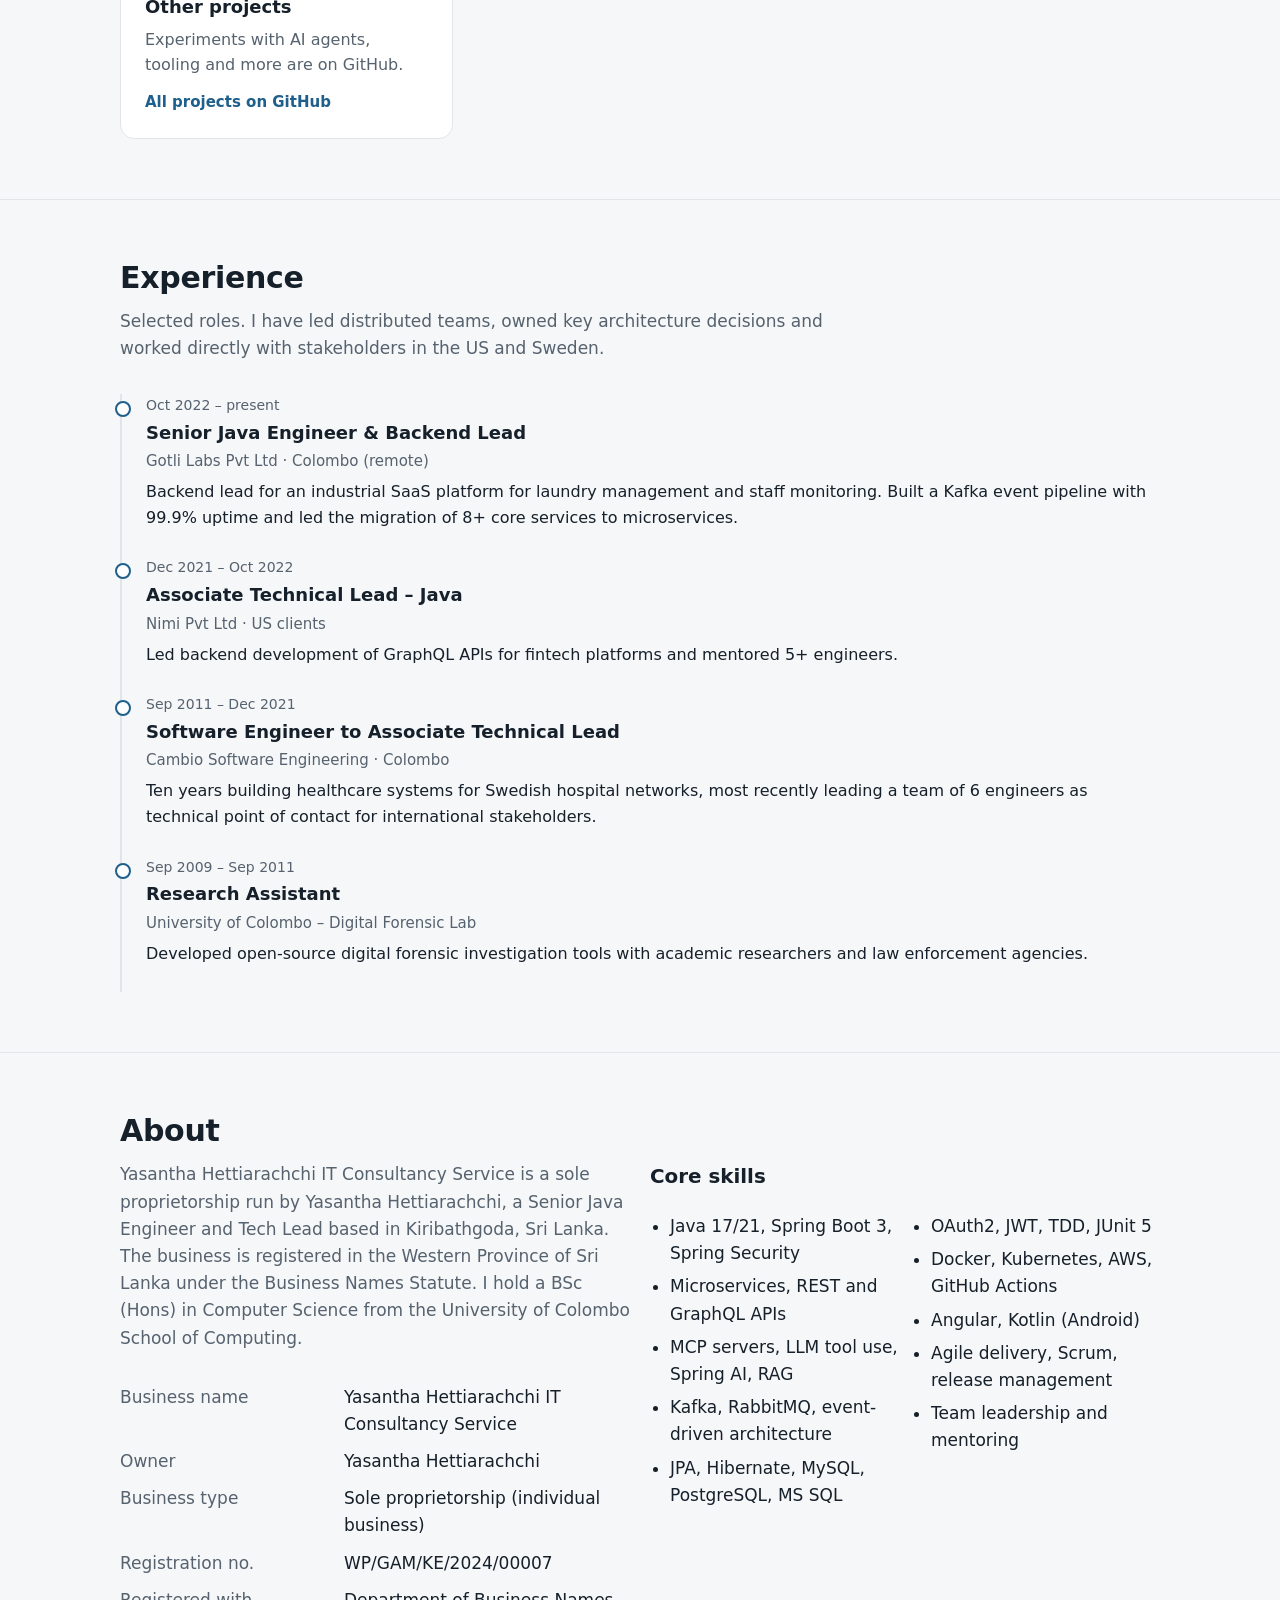
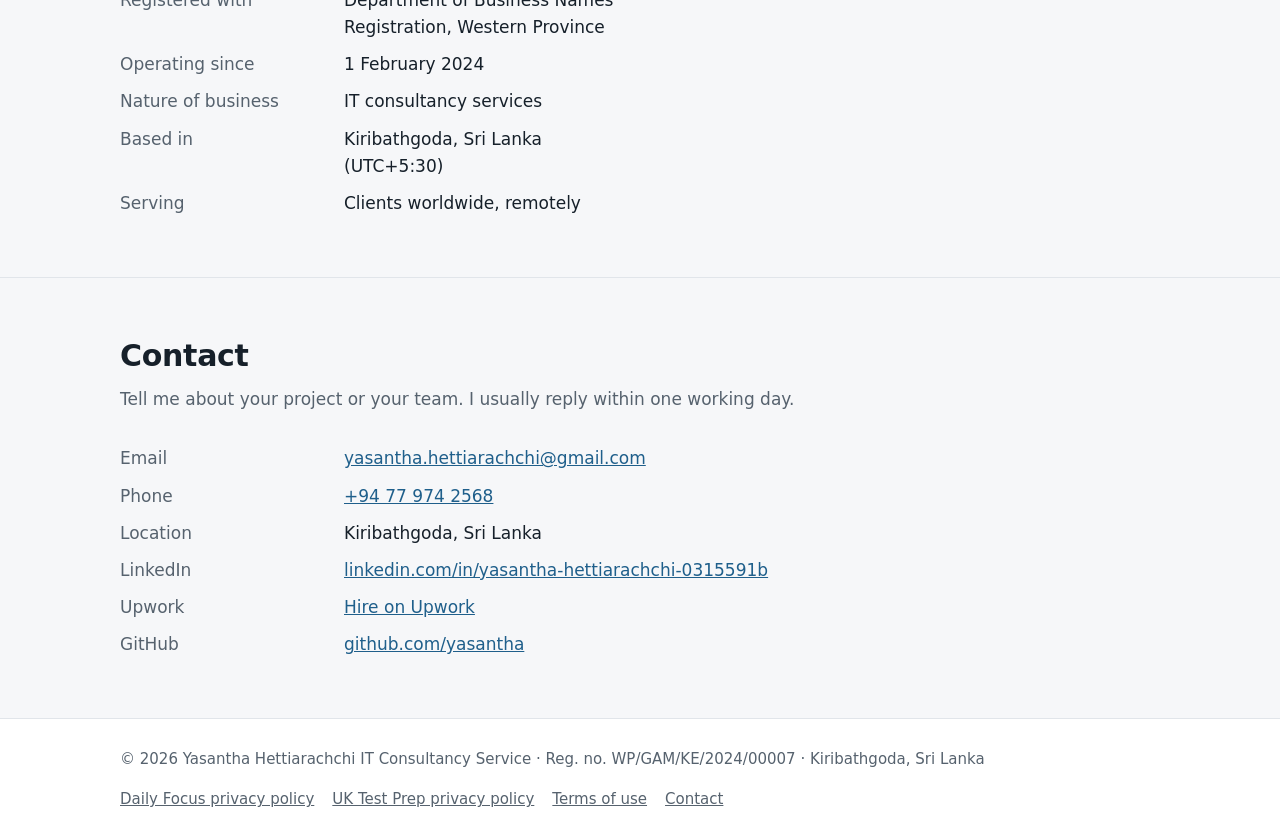
==== commit 05ed6a8b: "Describe UK Test Prep as an independent study app Co-Authored-By: Claude Opus 5.5 <noreply@anthropic" ====
--- a/index.html
+++ b/index.html
@@ -107,7 +107,7 @@
         <div class="card">
           <span class="badge">Android app · Coming soon to Google Play</span>
           <h3>Life in the UK Test Prep</h3>
-          <p>Practice questions, timed mock tests and a daily study plan for the Life in the UK Test. Works offline. Unofficial, not affiliated with the Home Office.</p>
+          <p>Practice questions, timed mock tests and a daily study plan for the Life in the UK Test. Works offline. Independent study app, not affiliated with the Home Office.</p>
           <ul class="tags"><li>Kotlin</li><li>Jetpack Compose</li><li>Firebase</li></ul>
           <div class="links"><a href="/uk-test-prep/privacy-policy.html">Privacy policy</a><a href="/uk-test-prep/delete-account.html">Delete your data</a></div>
         </div>
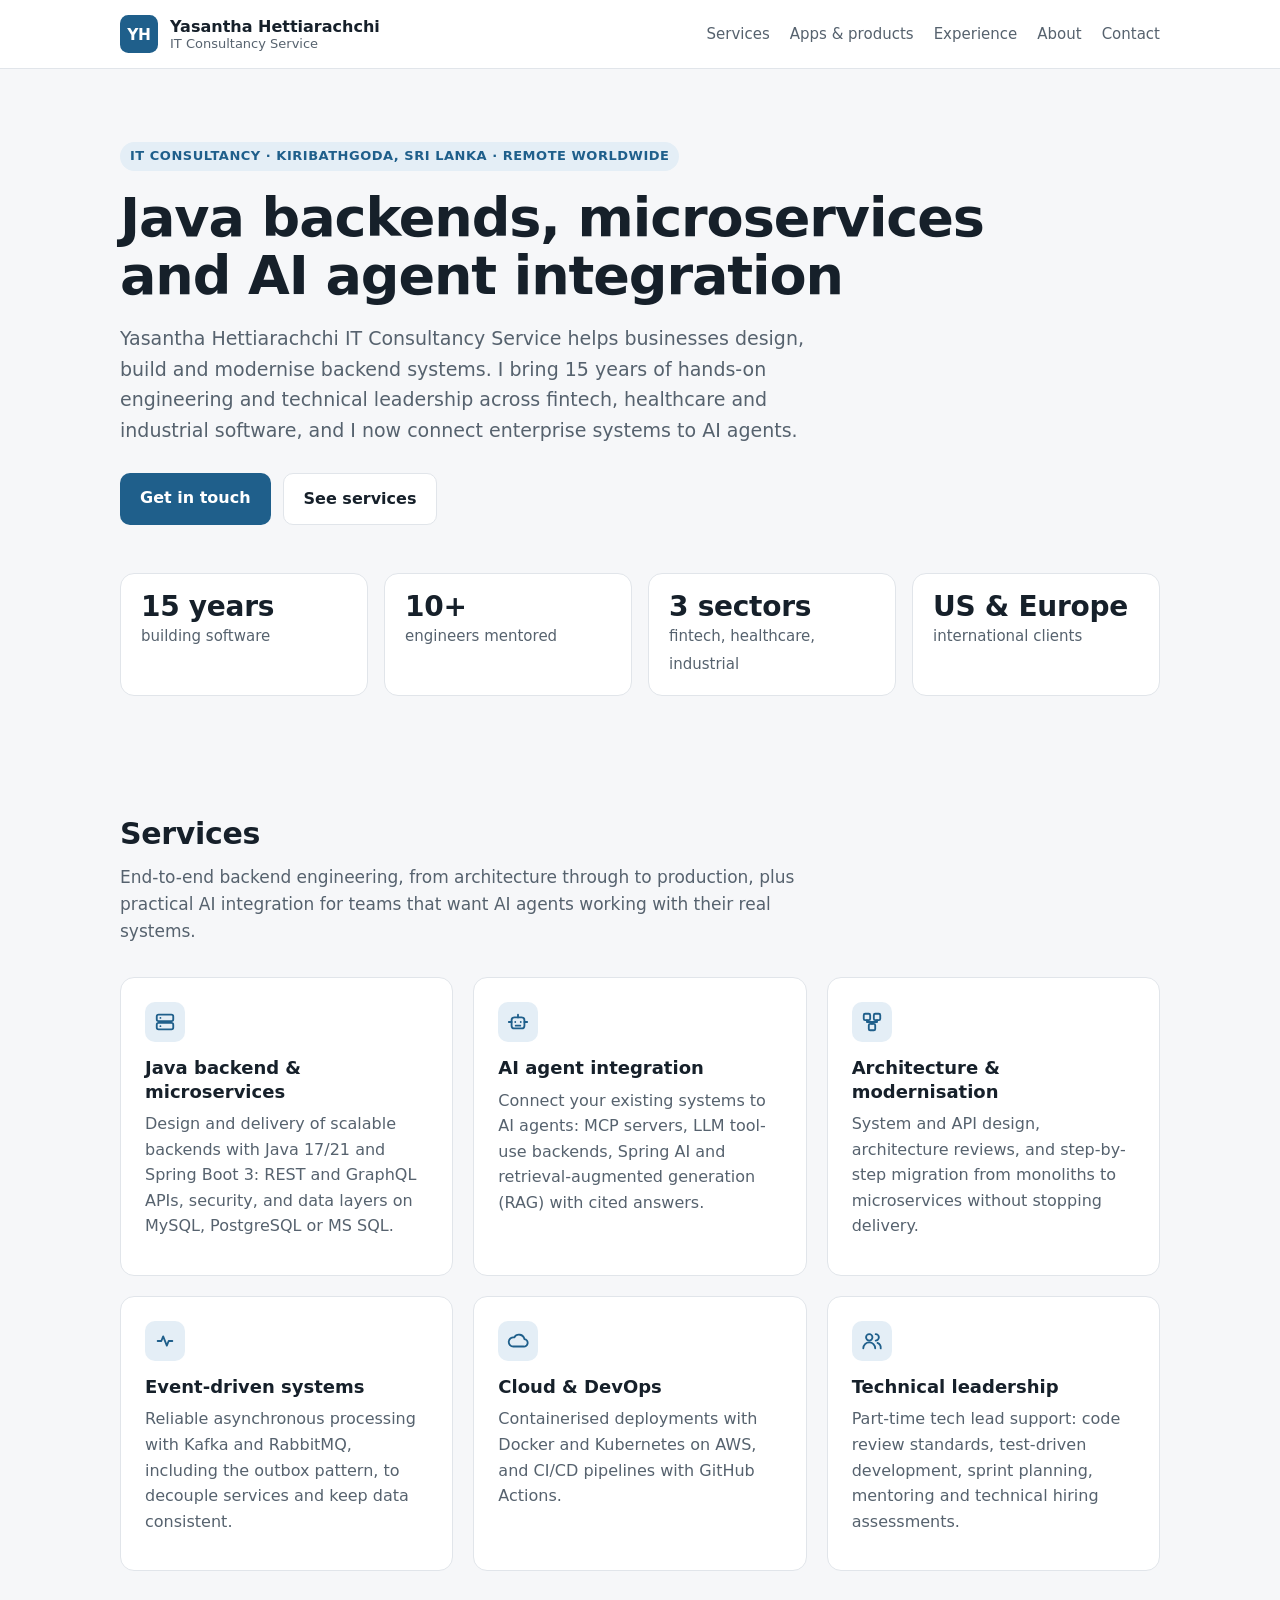
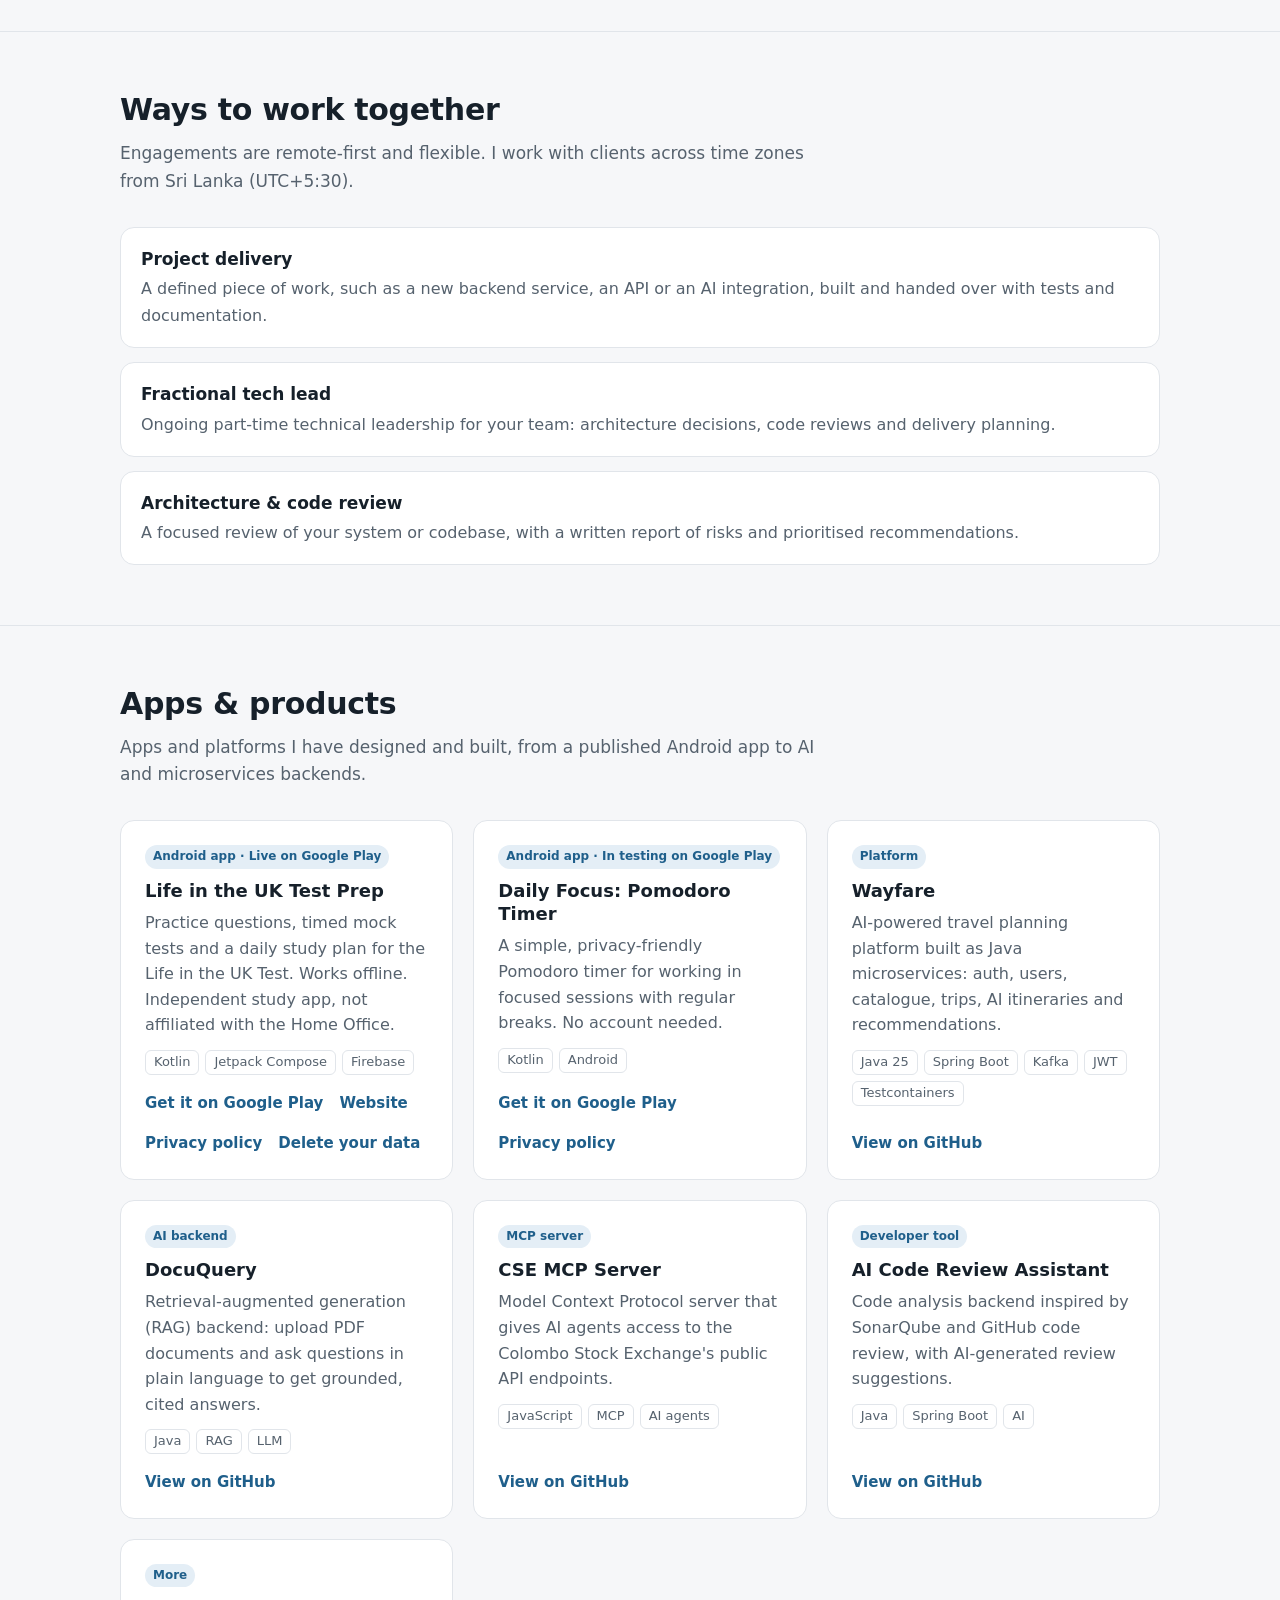
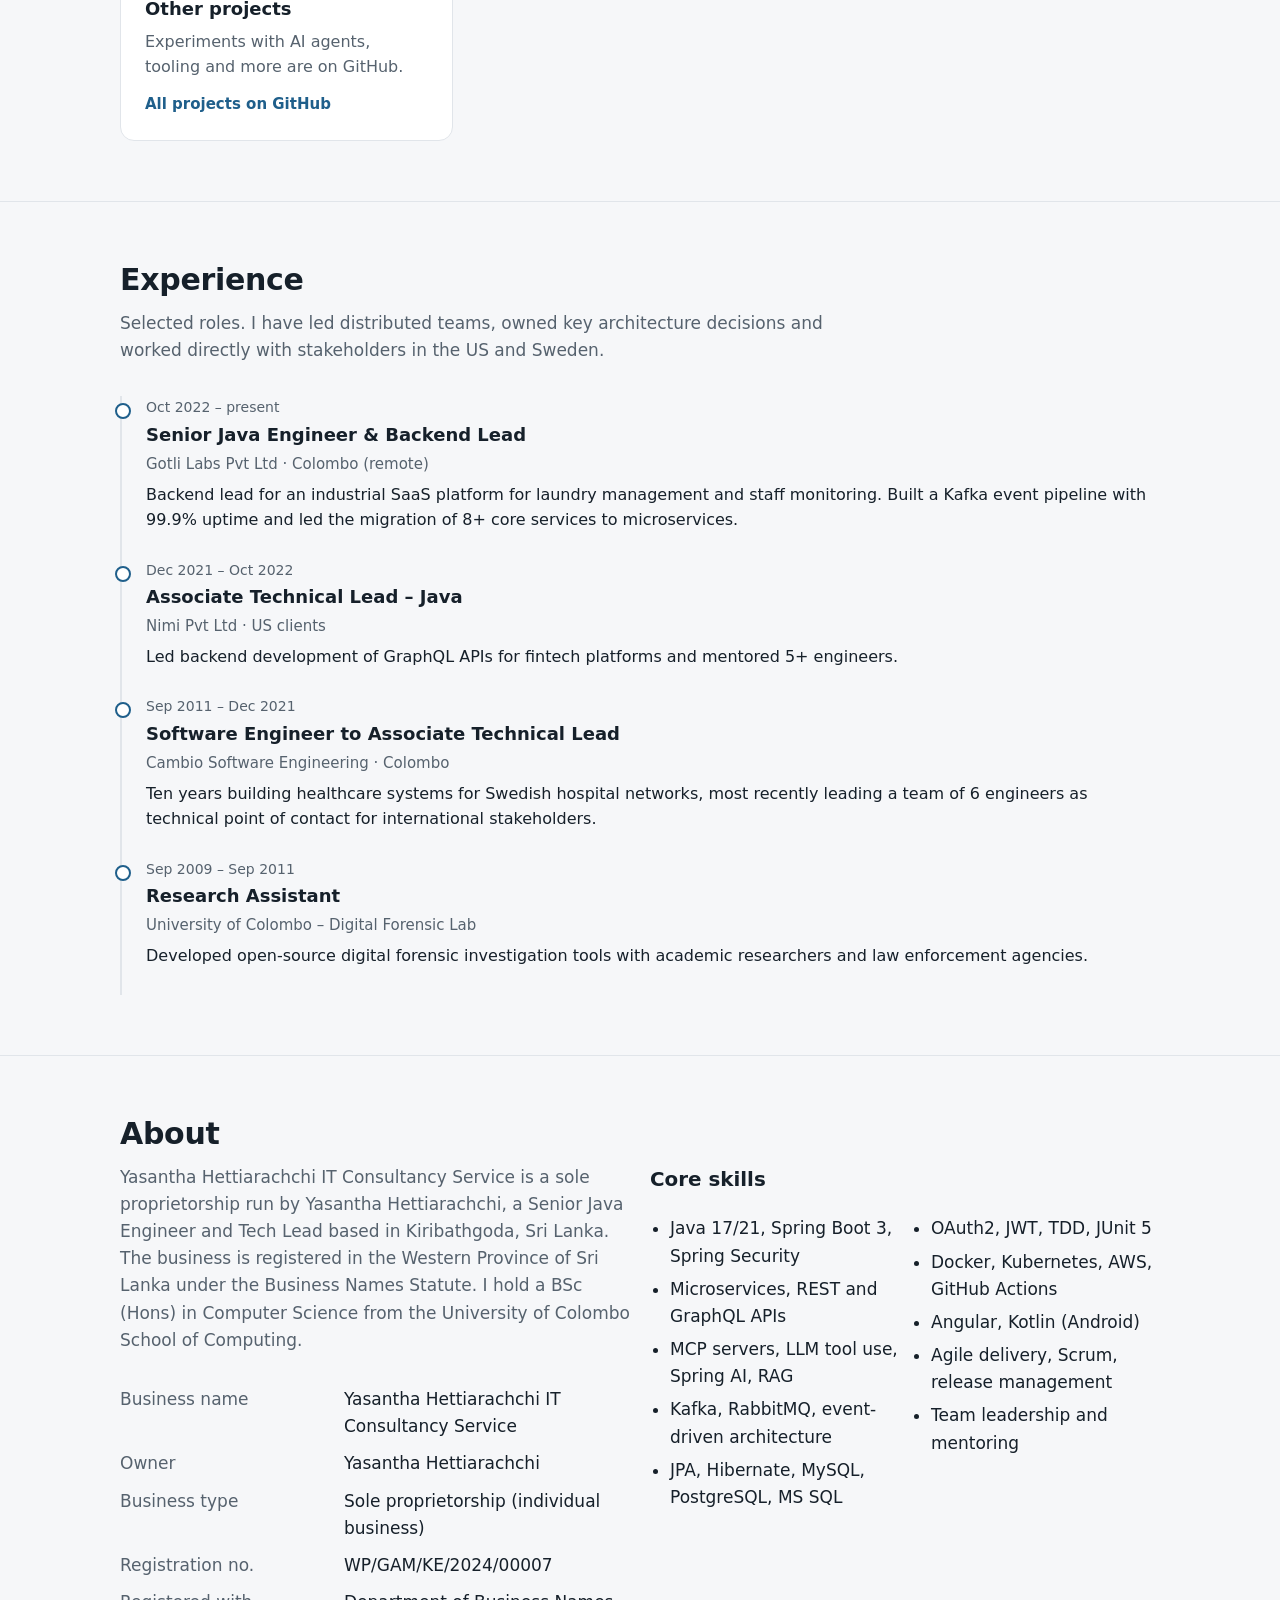
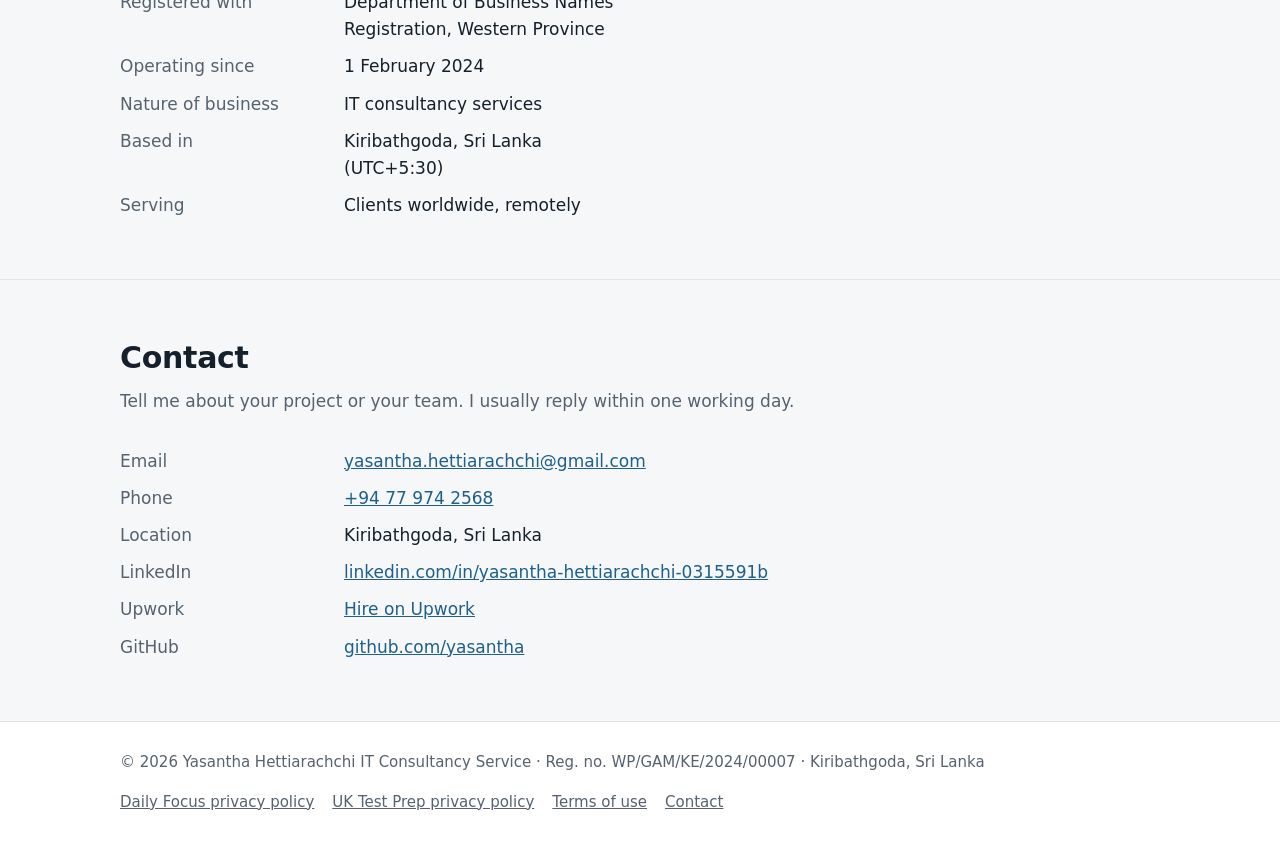
==== commit 99d901b1: "Mark Life in the UK Test Prep as live on Google Play Co-Authored-By: Claude Sonnet 5.5 <noreply@anth" ====
--- a/index.html
+++ b/index.html
@@ -105,11 +105,11 @@
       <p class="section-intro">Apps and platforms I have designed and built, from a published Android app to AI and microservices backends.</p>
       <div class="grid">
         <div class="card">
-          <span class="badge">Android app · Coming soon to Google Play</span>
+          <span class="badge">Android app · Live on Google Play</span>
           <h3>Life in the UK Test Prep</h3>
           <p>Practice questions, timed mock tests and a daily study plan for the Life in the UK Test. Works offline. Independent study app, not affiliated with the Home Office.</p>
           <ul class="tags"><li>Kotlin</li><li>Jetpack Compose</li><li>Firebase</li></ul>
-          <div class="links"><a href="/uk-test-prep/privacy-policy.html">Privacy policy</a><a href="/uk-test-prep/delete-account.html">Delete your data</a></div>
+          <div class="links"><a href="https://play.google.com/store/apps/details?id=com.myday.litu">Get it on Google Play</a><a href="/uk-test-prep/">Website</a><a href="/uk-test-prep/privacy-policy.html">Privacy policy</a><a href="/uk-test-prep/delete-account.html">Delete your data</a></div>
         </div>
         <div class="card">
           <span class="badge">Android app · In testing on Google Play</span>
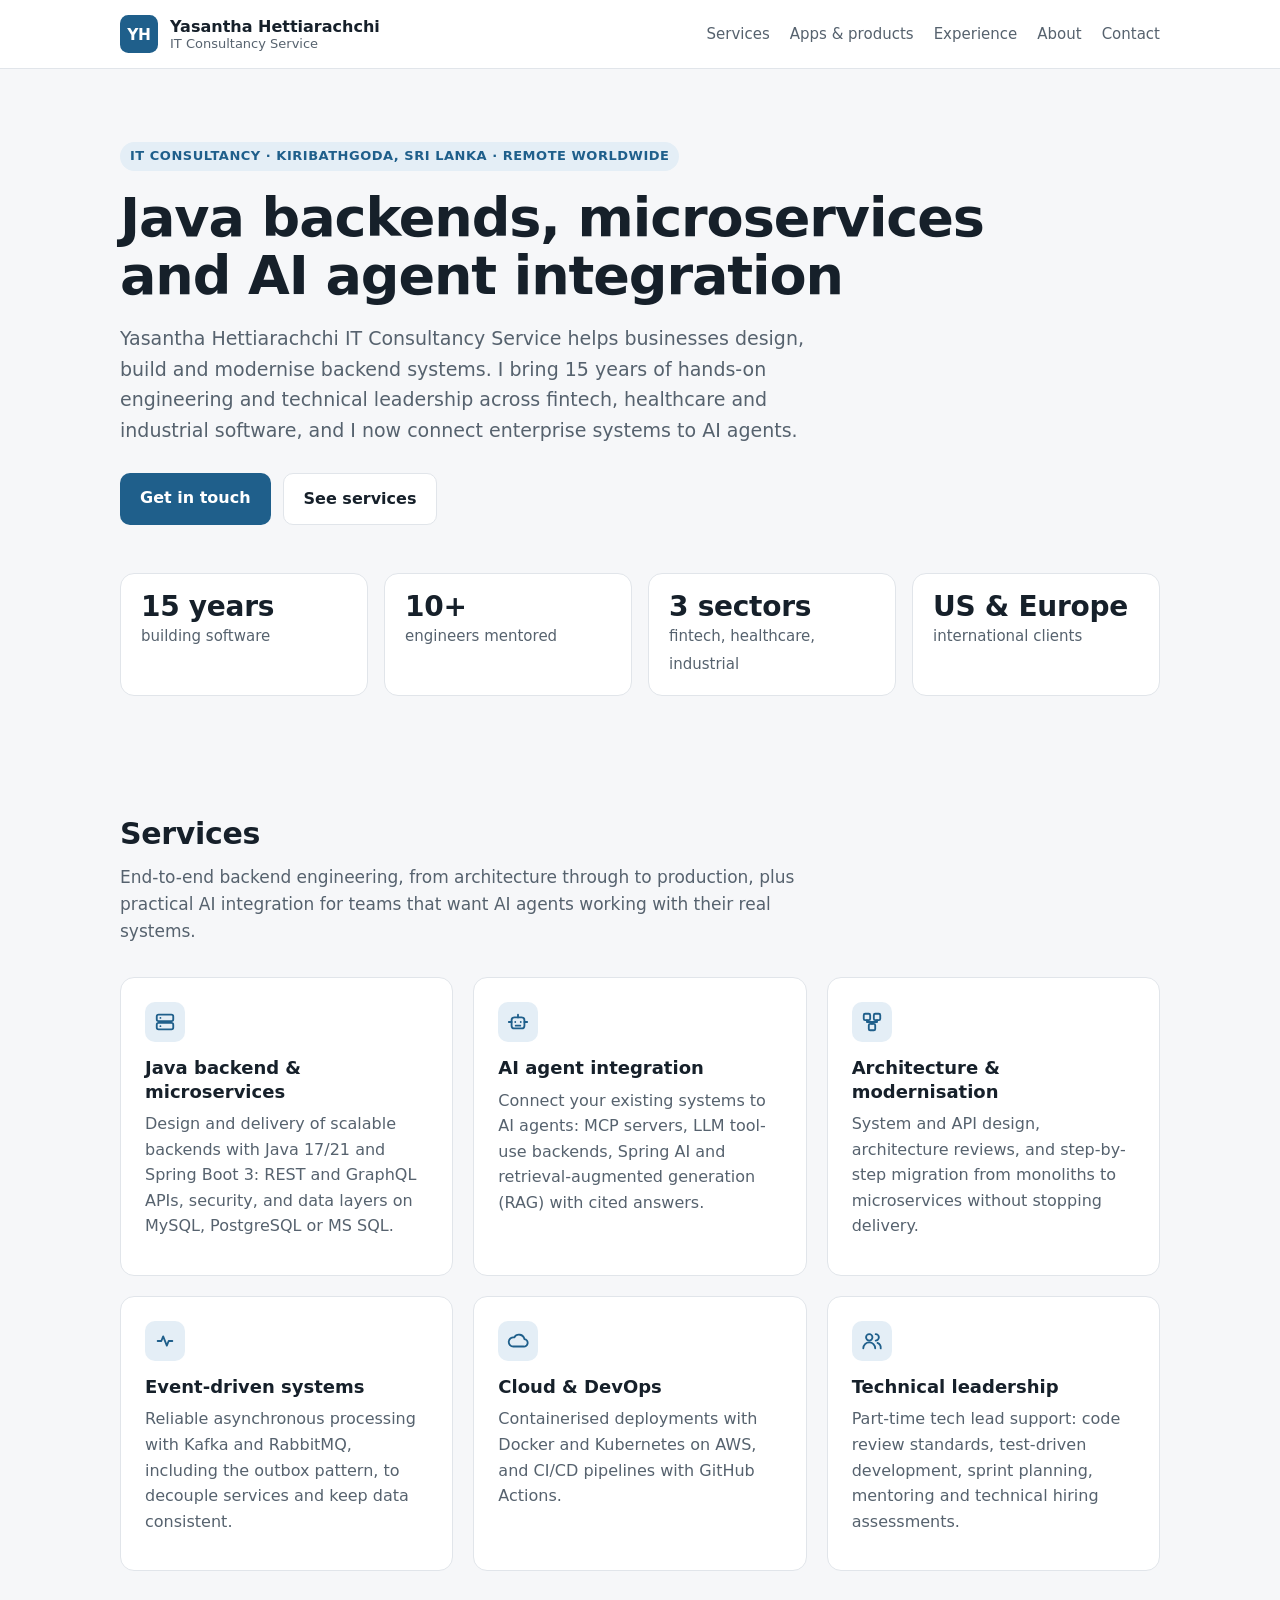
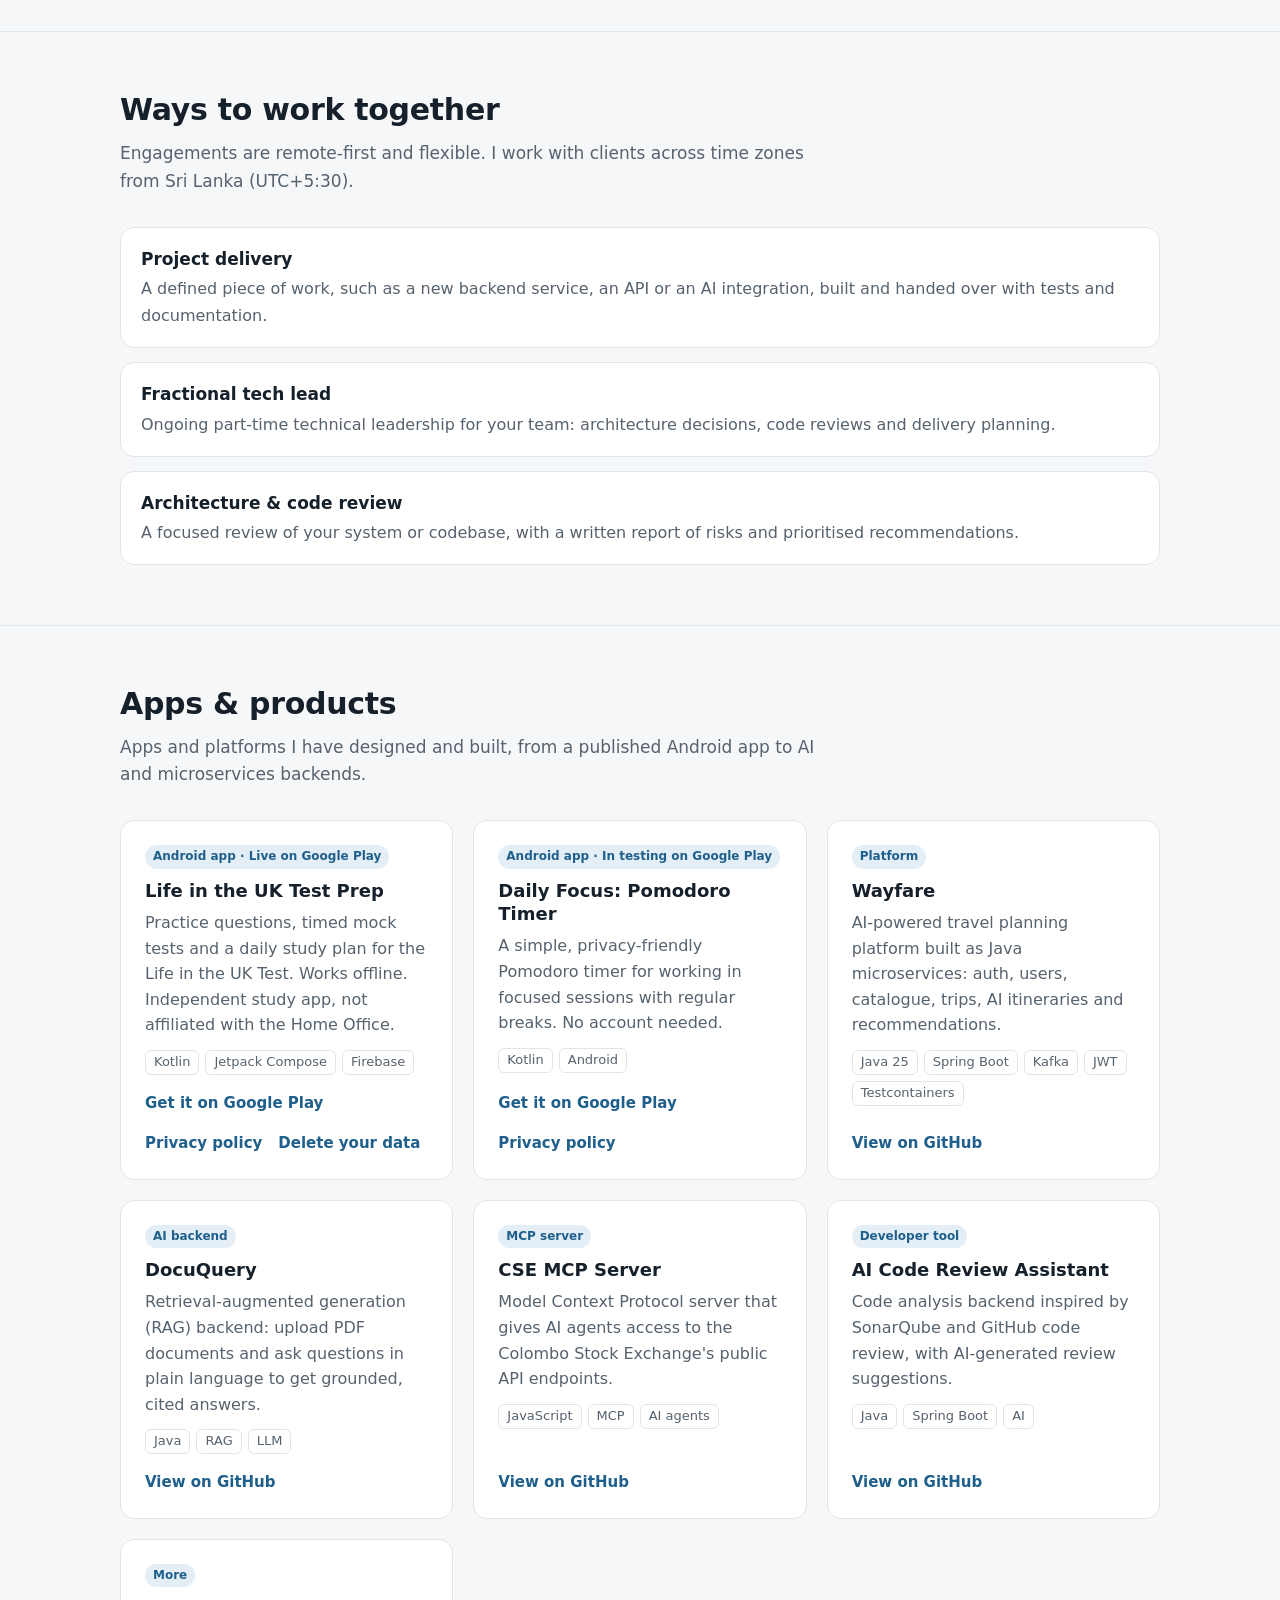
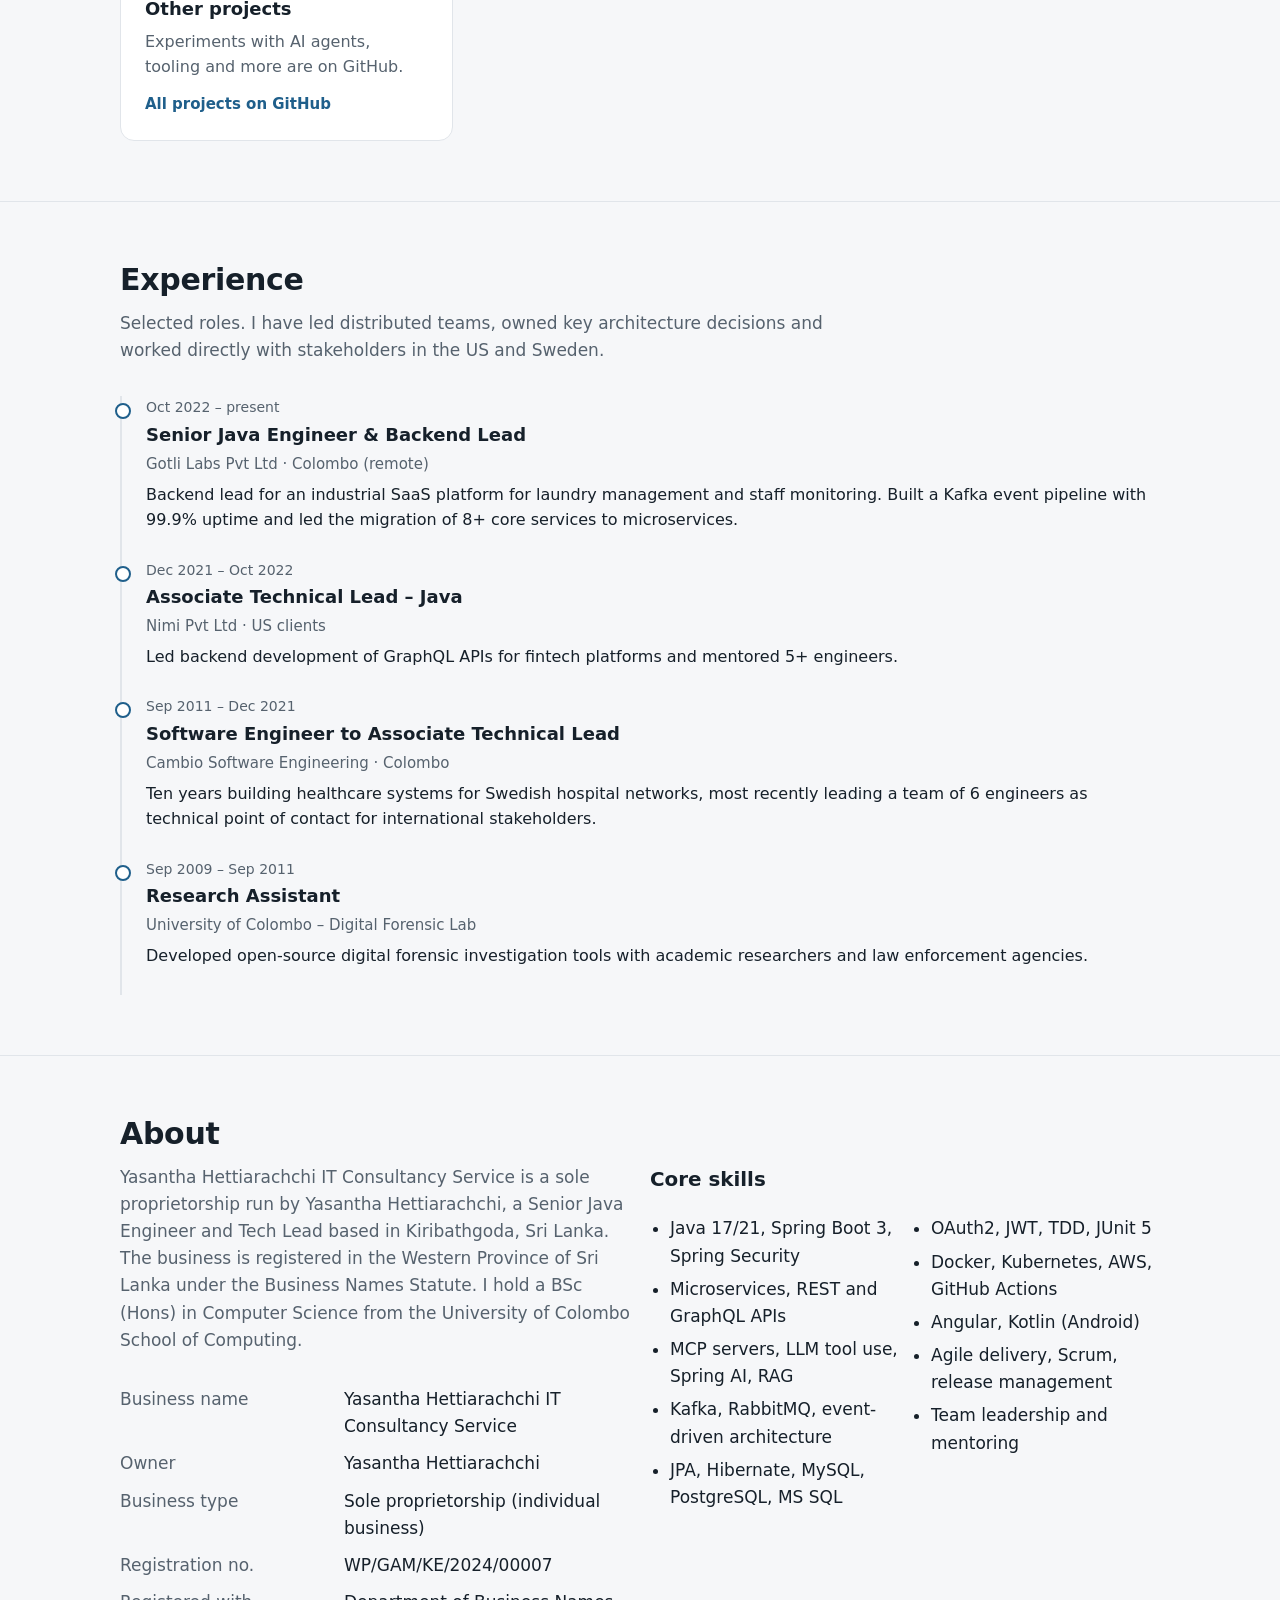
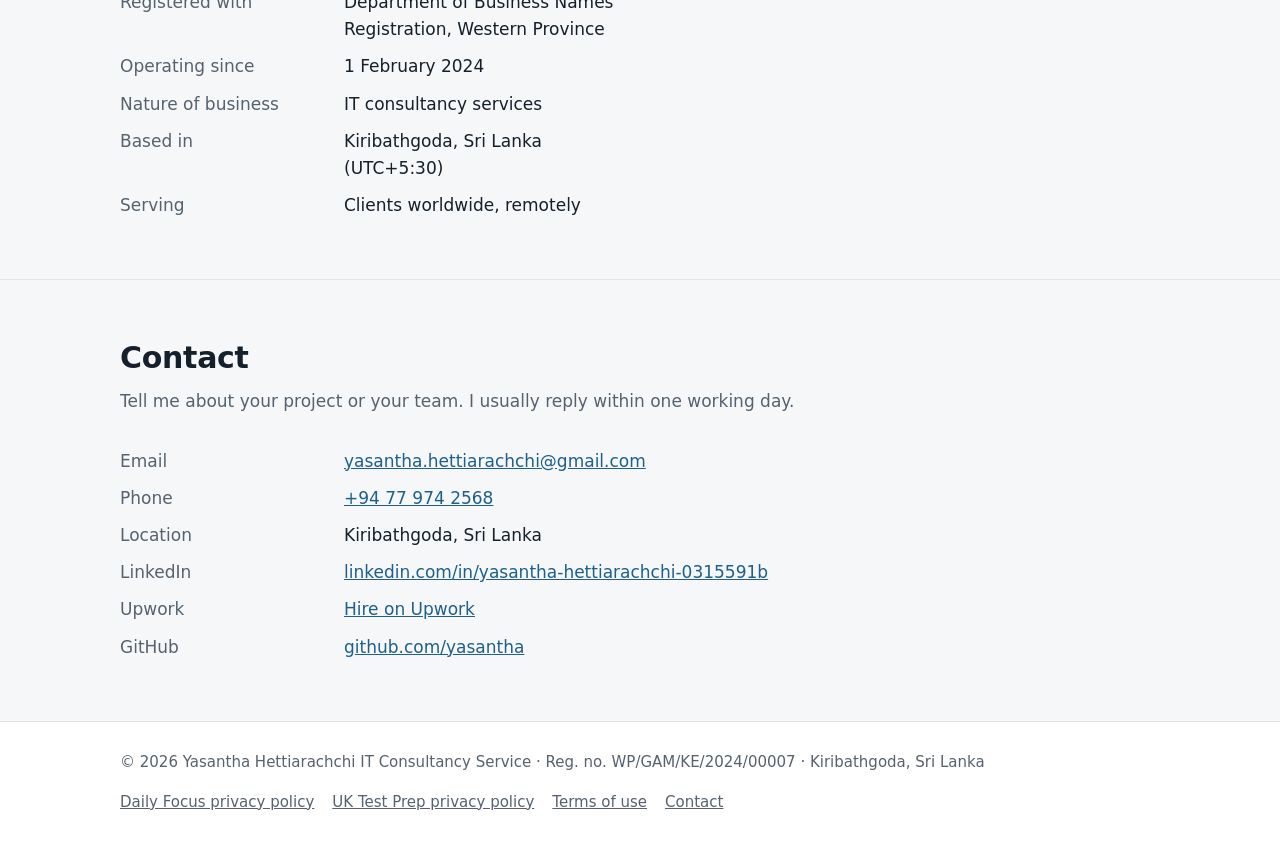
==== commit 88441c0b: "Remove the UK Test Prep website link until that page exists Co-Authored-By: Claude Opus 5.5 <noreply" ====
--- a/index.html
+++ b/index.html
@@ -109,7 +109,7 @@
           <h3>Life in the UK Test Prep</h3>
           <p>Practice questions, timed mock tests and a daily study plan for the Life in the UK Test. Works offline. Independent study app, not affiliated with the Home Office.</p>
           <ul class="tags"><li>Kotlin</li><li>Jetpack Compose</li><li>Firebase</li></ul>
-          <div class="links"><a href="https://play.google.com/store/apps/details?id=com.myday.litu">Get it on Google Play</a><a href="/uk-test-prep/">Website</a><a href="/uk-test-prep/privacy-policy.html">Privacy policy</a><a href="/uk-test-prep/delete-account.html">Delete your data</a></div>
+          <div class="links"><a href="https://play.google.com/store/apps/details?id=com.myday.litu">Get it on Google Play</a><a href="/uk-test-prep/privacy-policy.html">Privacy policy</a><a href="/uk-test-prep/delete-account.html">Delete your data</a></div>
         </div>
         <div class="card">
           <span class="badge">Android app · In testing on Google Play</span>
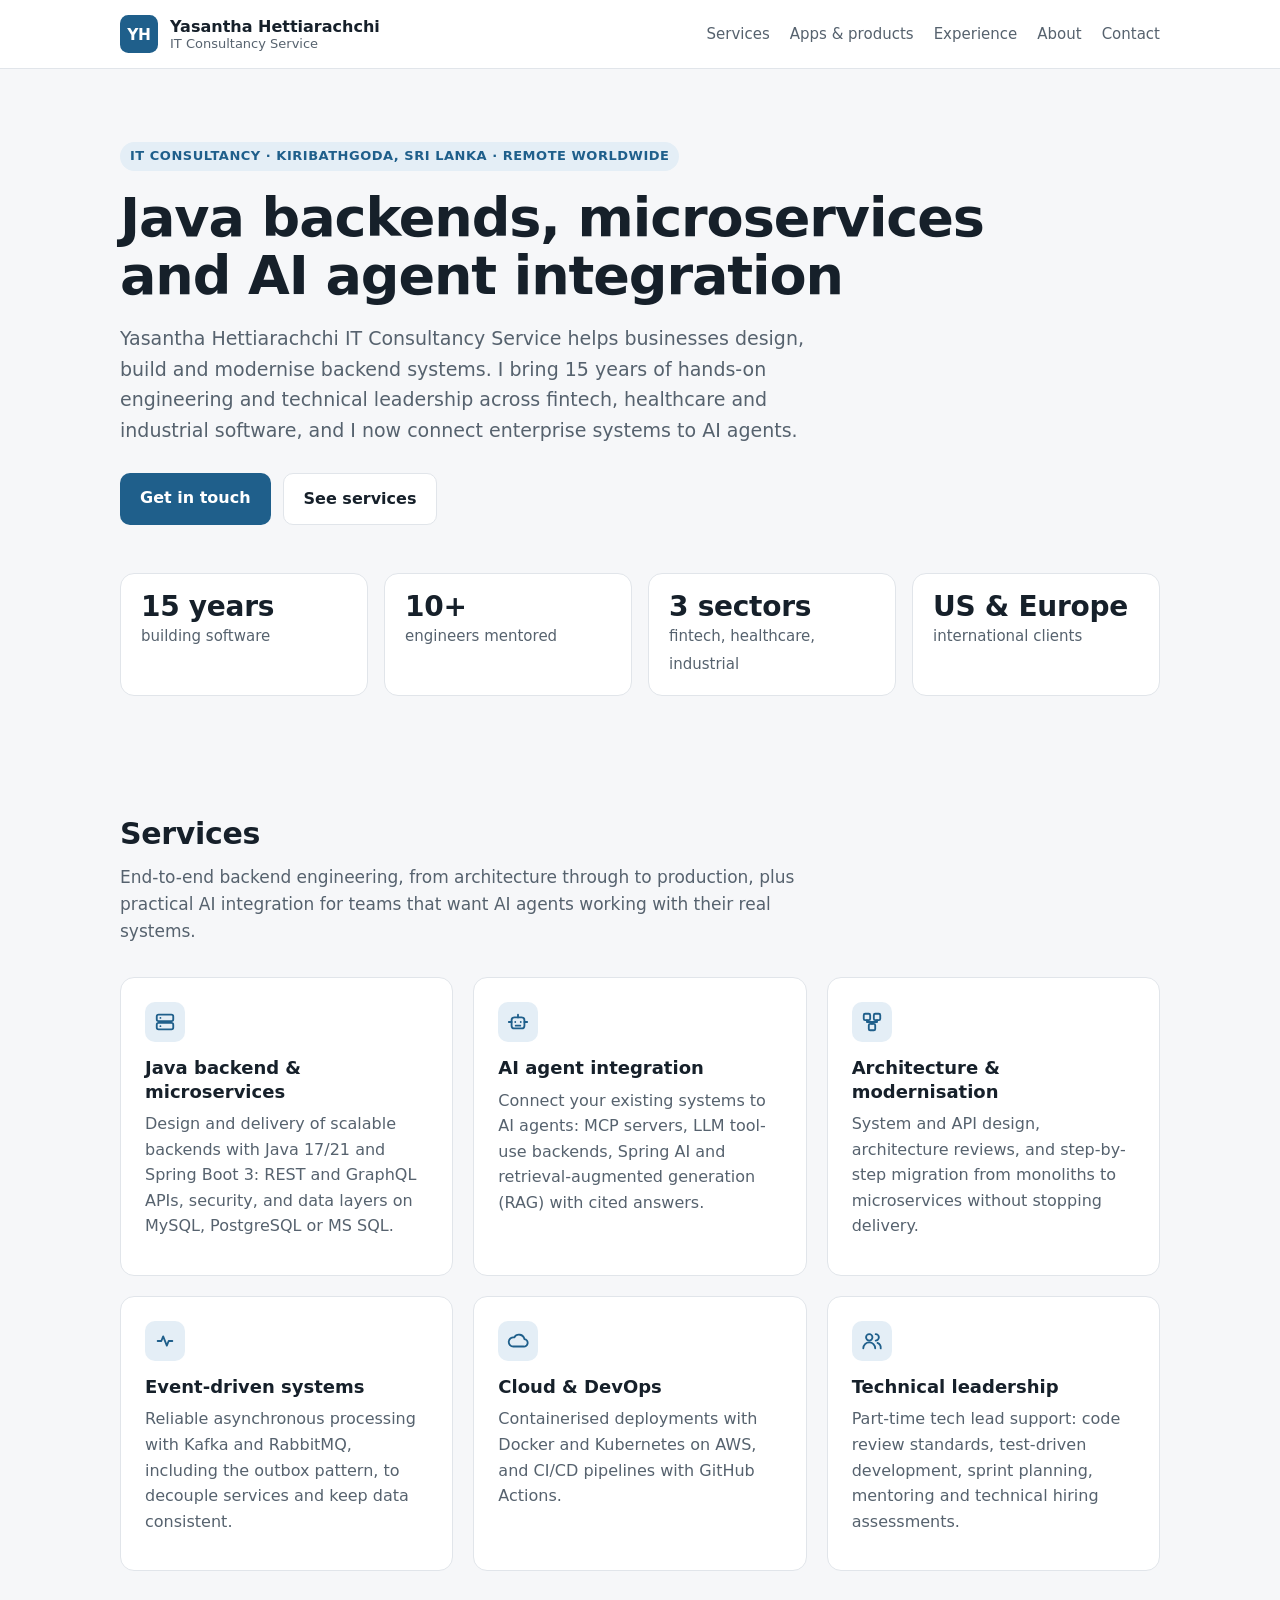
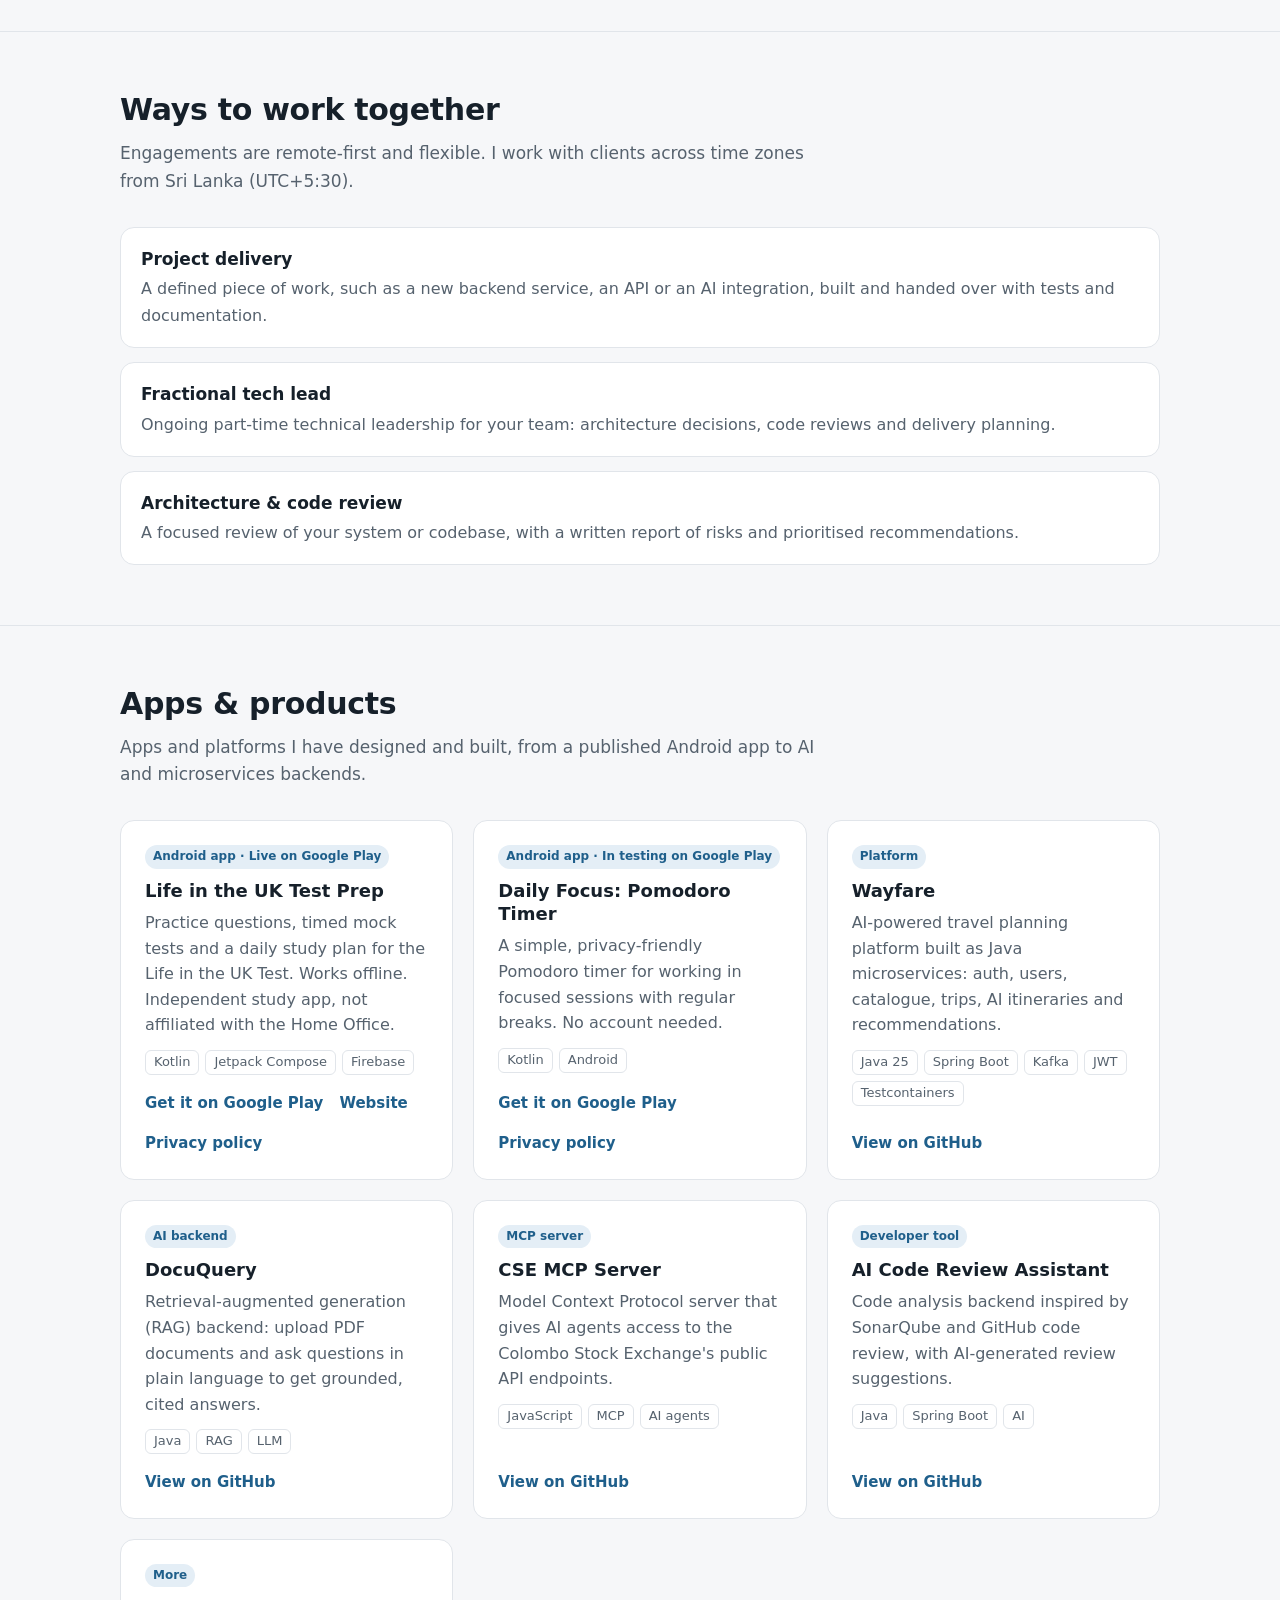
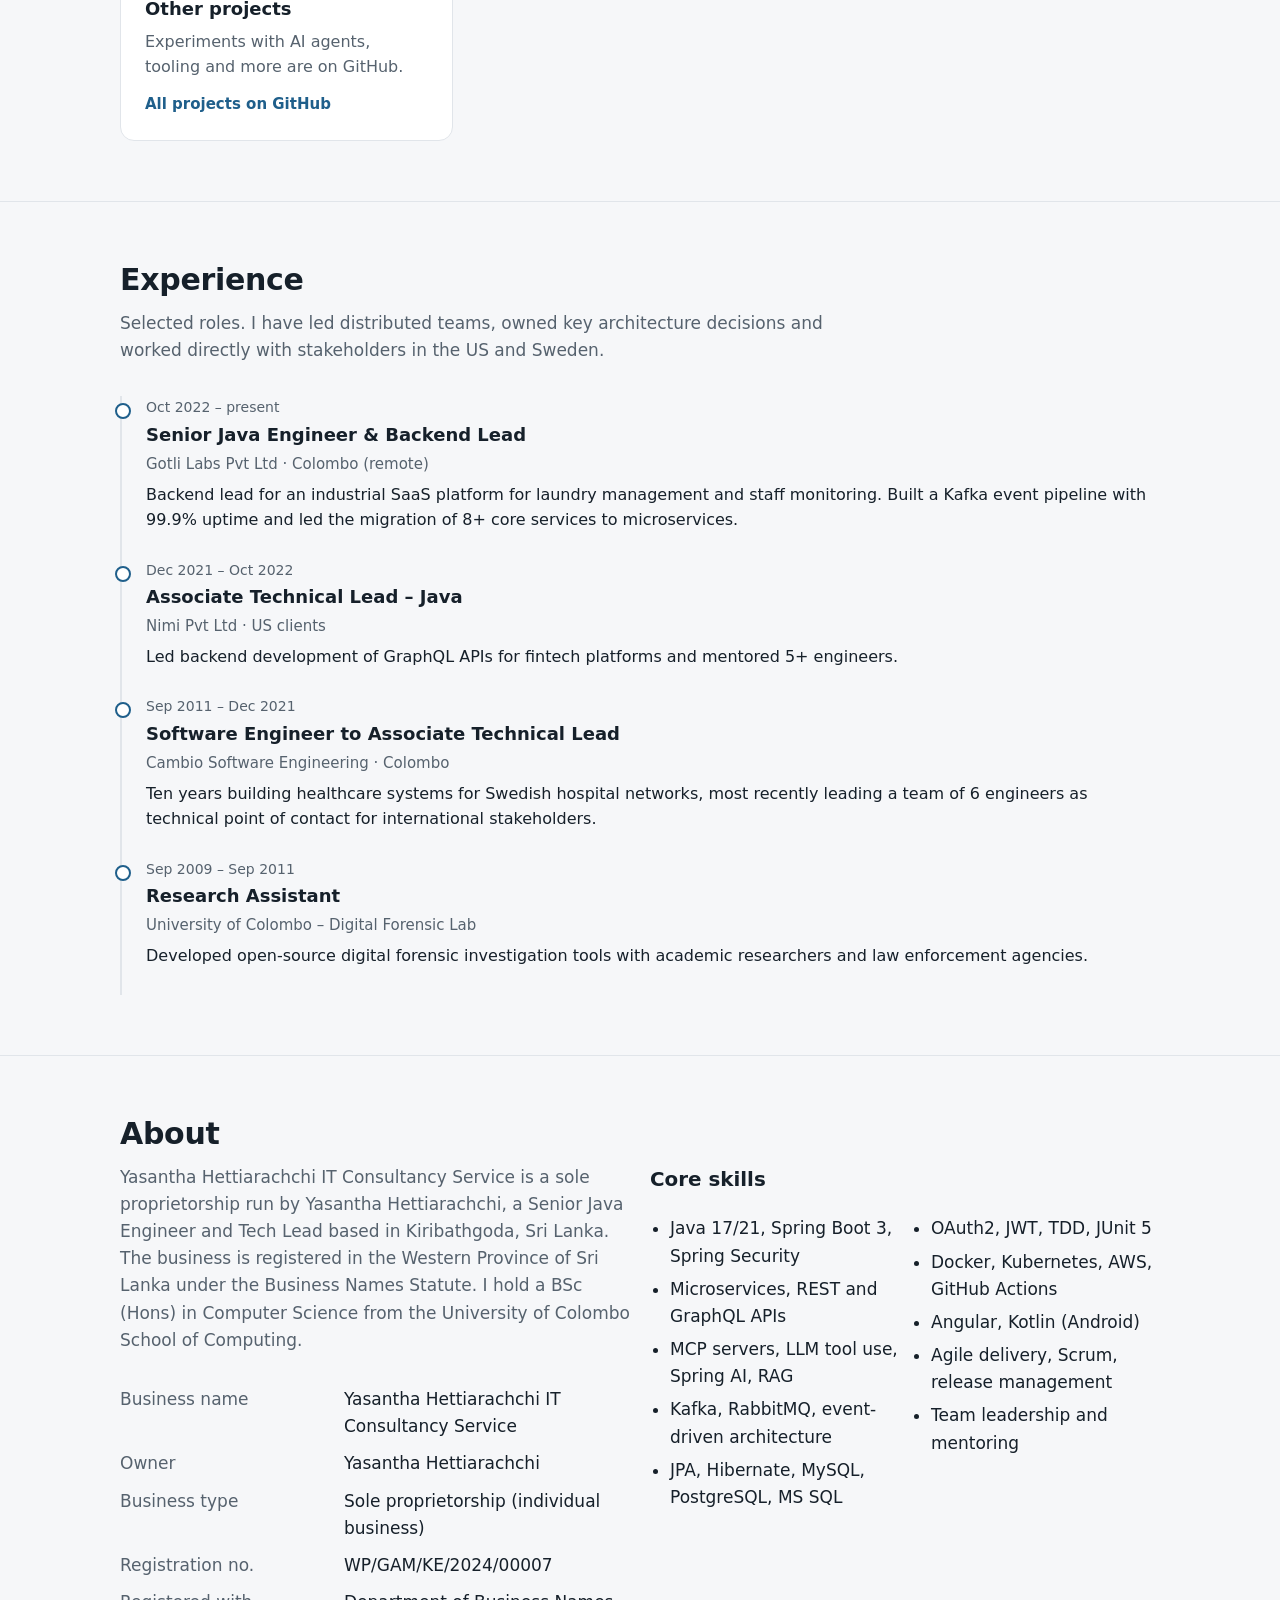
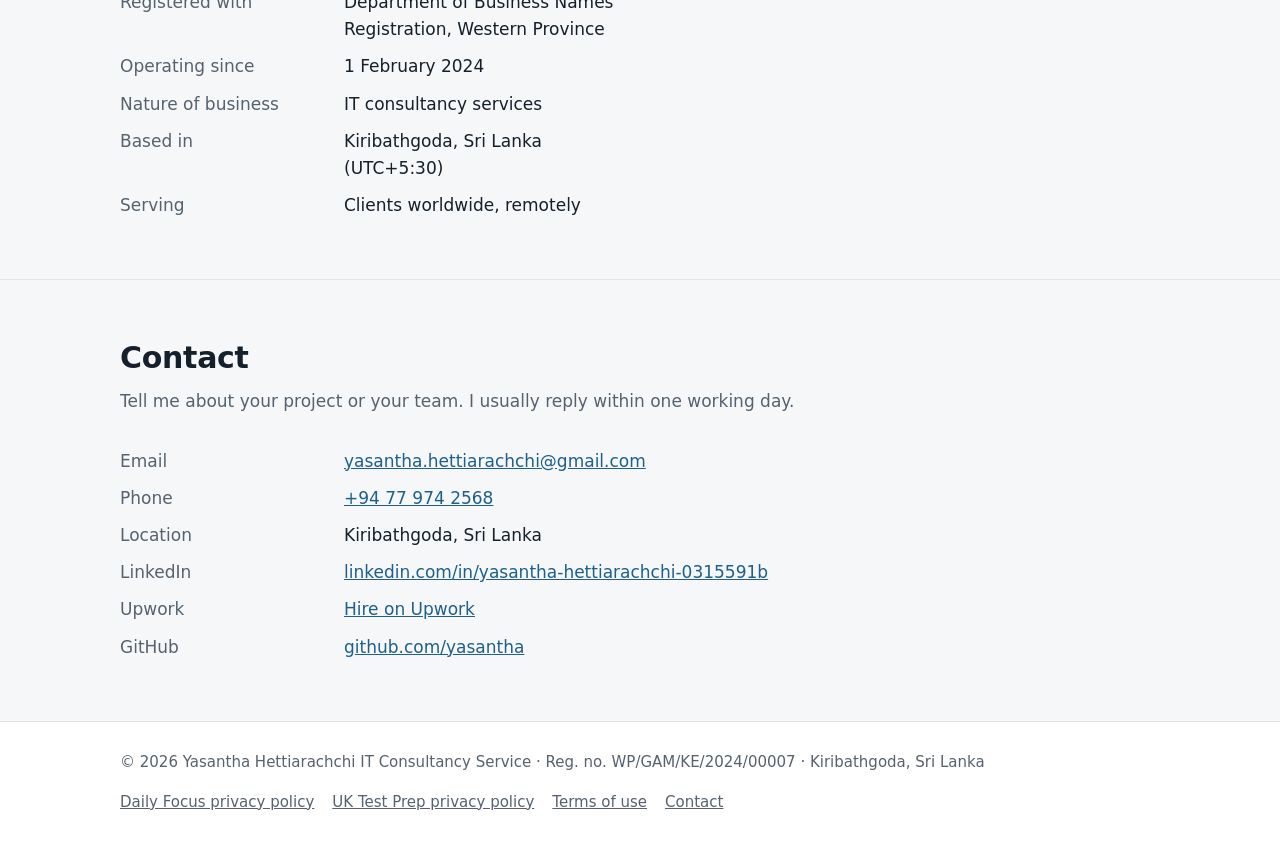
==== commit 460ee4bd: "Link UK Test Prep to its own website The app now has its own site at lifeintheuktestcoach.co.uk; Git" ====
--- a/index.html
+++ b/index.html
@@ -109,7 +109,7 @@
           <h3>Life in the UK Test Prep</h3>
           <p>Practice questions, timed mock tests and a daily study plan for the Life in the UK Test. Works offline. Independent study app, not affiliated with the Home Office.</p>
           <ul class="tags"><li>Kotlin</li><li>Jetpack Compose</li><li>Firebase</li></ul>
-          <div class="links"><a href="https://play.google.com/store/apps/details?id=com.myday.litu">Get it on Google Play</a><a href="/uk-test-prep/privacy-policy.html">Privacy policy</a><a href="/uk-test-prep/delete-account.html">Delete your data</a></div>
+          <div class="links"><a href="https://play.google.com/store/apps/details?id=com.myday.litu">Get it on Google Play</a><a href="https://lifeintheuktestcoach.co.uk/">Website</a><a href="https://lifeintheuktestcoach.co.uk/privacy-policy.html">Privacy policy</a></div>
         </div>
         <div class="card">
           <span class="badge">Android app · In testing on Google Play</span>
@@ -247,7 +247,7 @@
     <span>&copy; 2026 Yasantha Hettiarachchi IT Consultancy Service · Reg. no. WP/GAM/KE/2024/00007 · Kiribathgoda, Sri Lanka</span>
     <nav aria-label="Footer">
       <a href="/privacy-policy.html">Daily Focus privacy policy</a>
-      <a href="/uk-test-prep/privacy-policy.html">UK Test Prep privacy policy</a>
+      <a href="https://lifeintheuktestcoach.co.uk/privacy-policy.html">UK Test Prep privacy policy</a>
       <a href="/terms.html">Terms of use</a>
       <a href="/#contact">Contact</a>
     </nav>
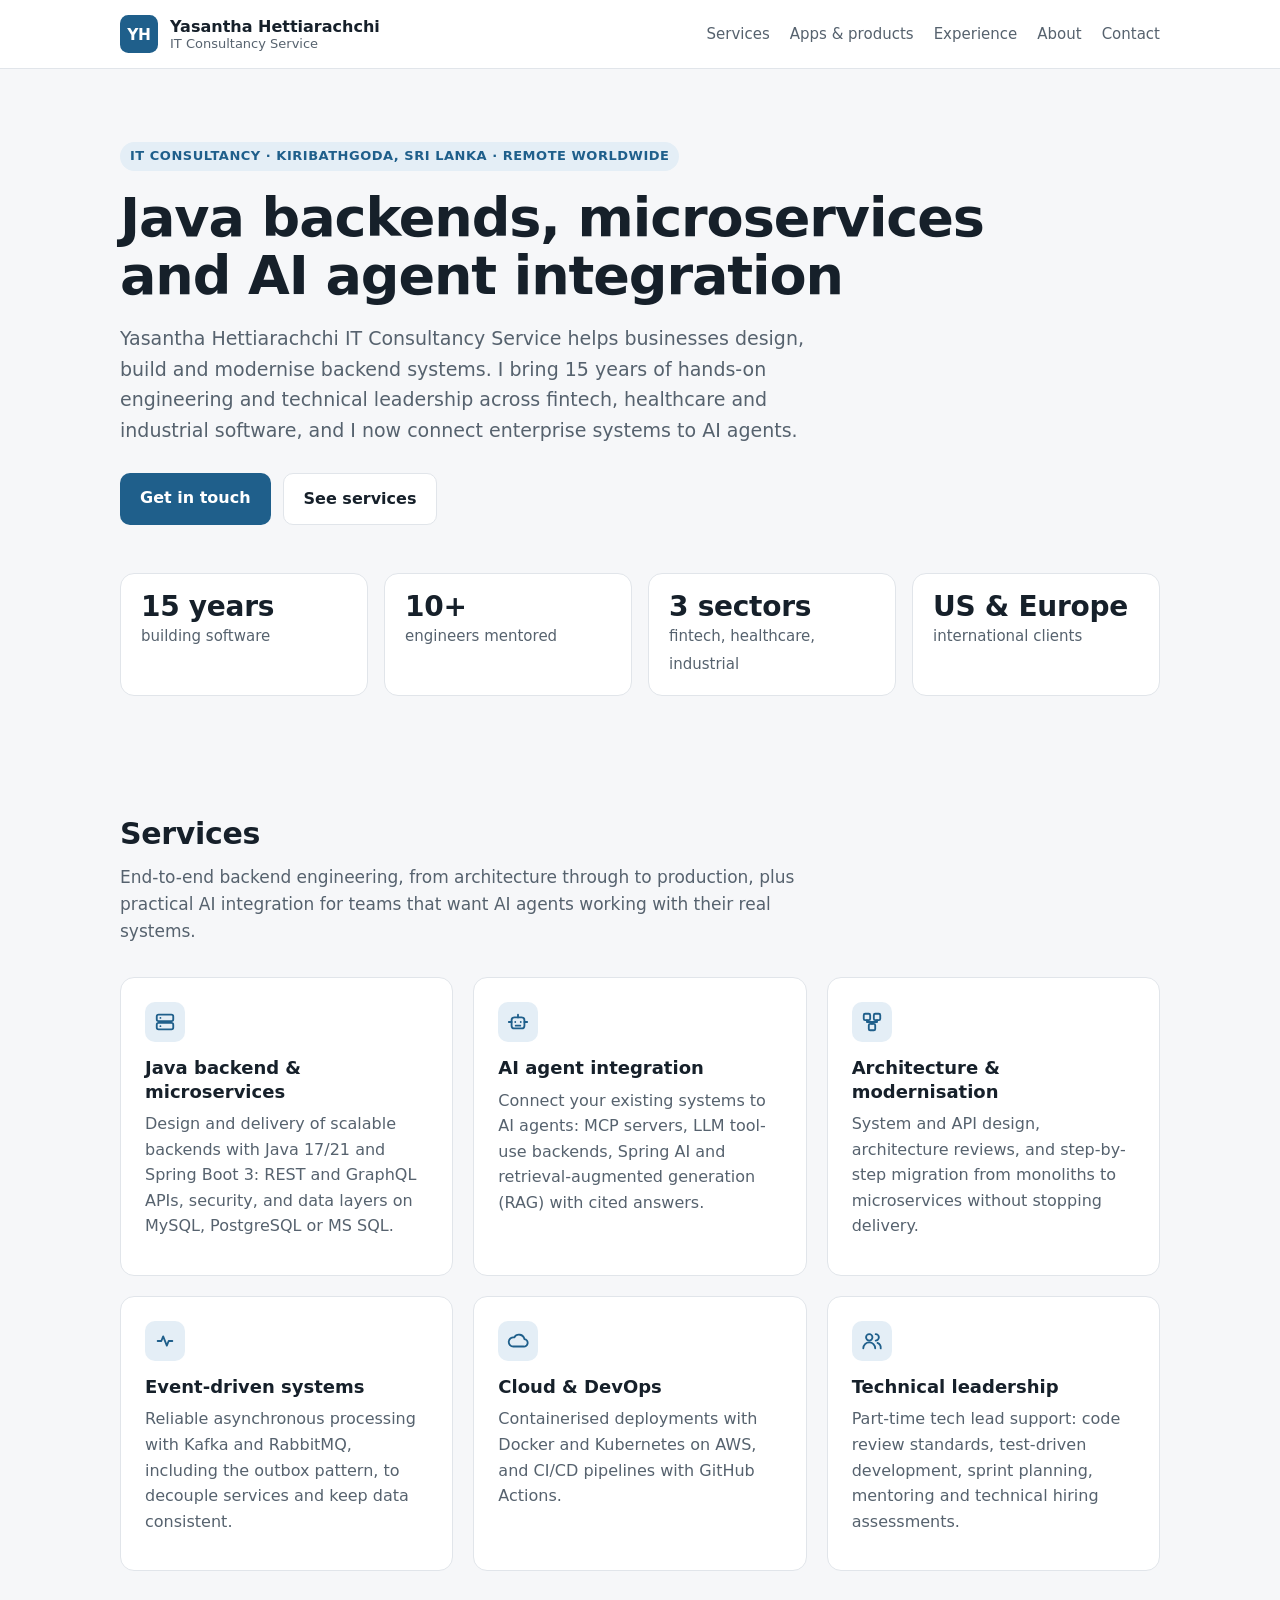
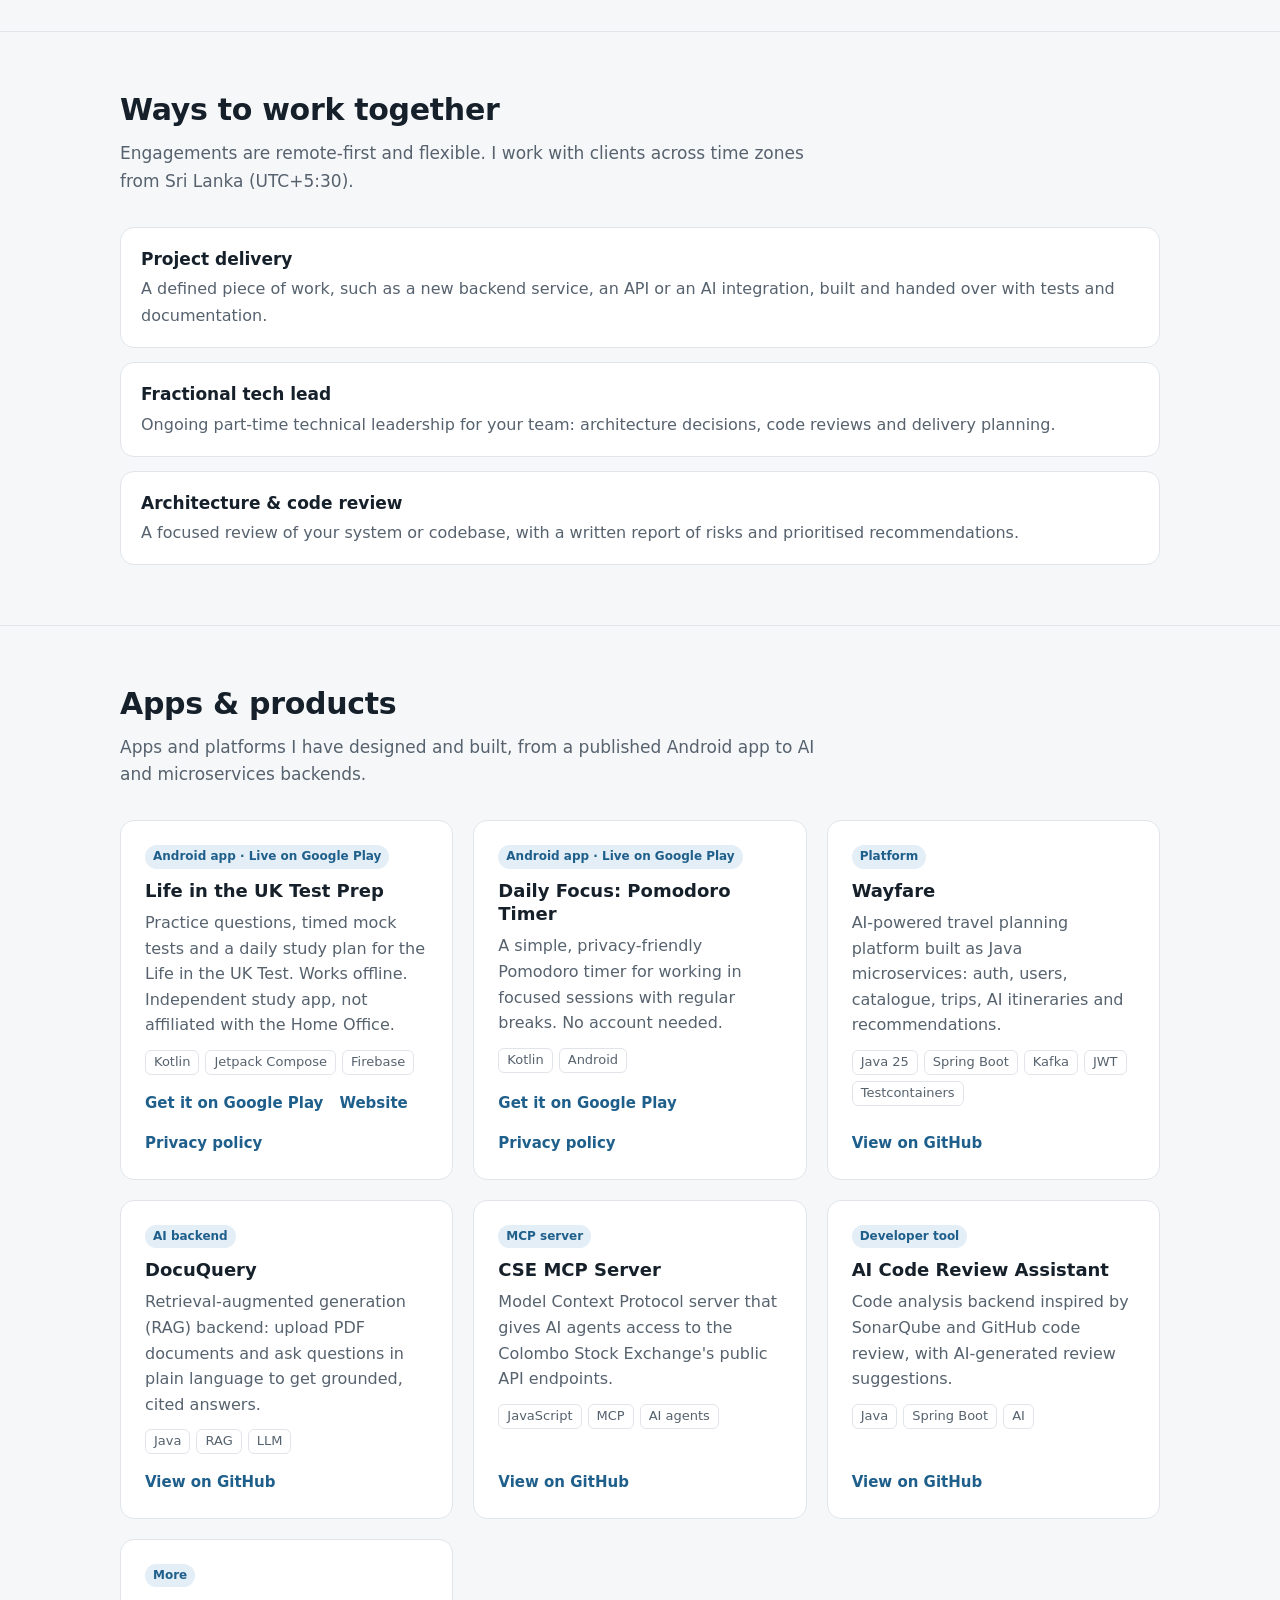
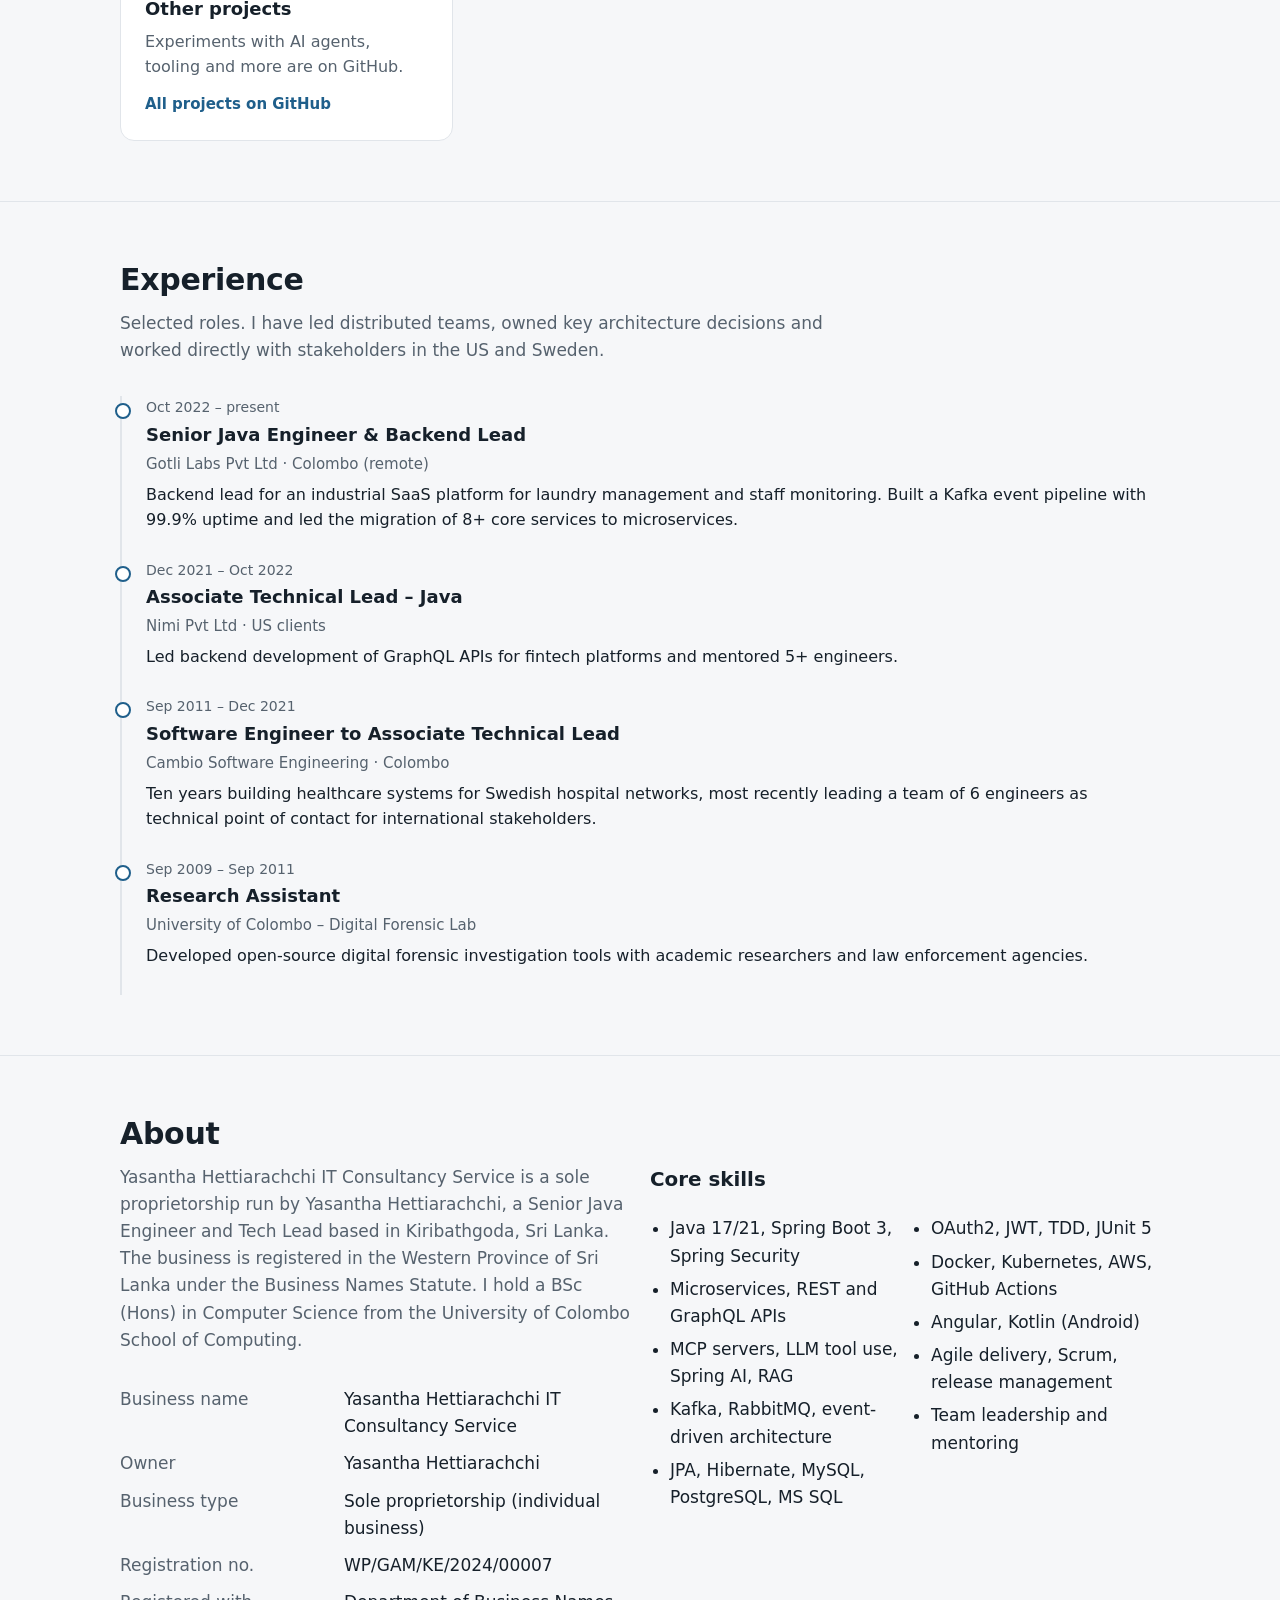
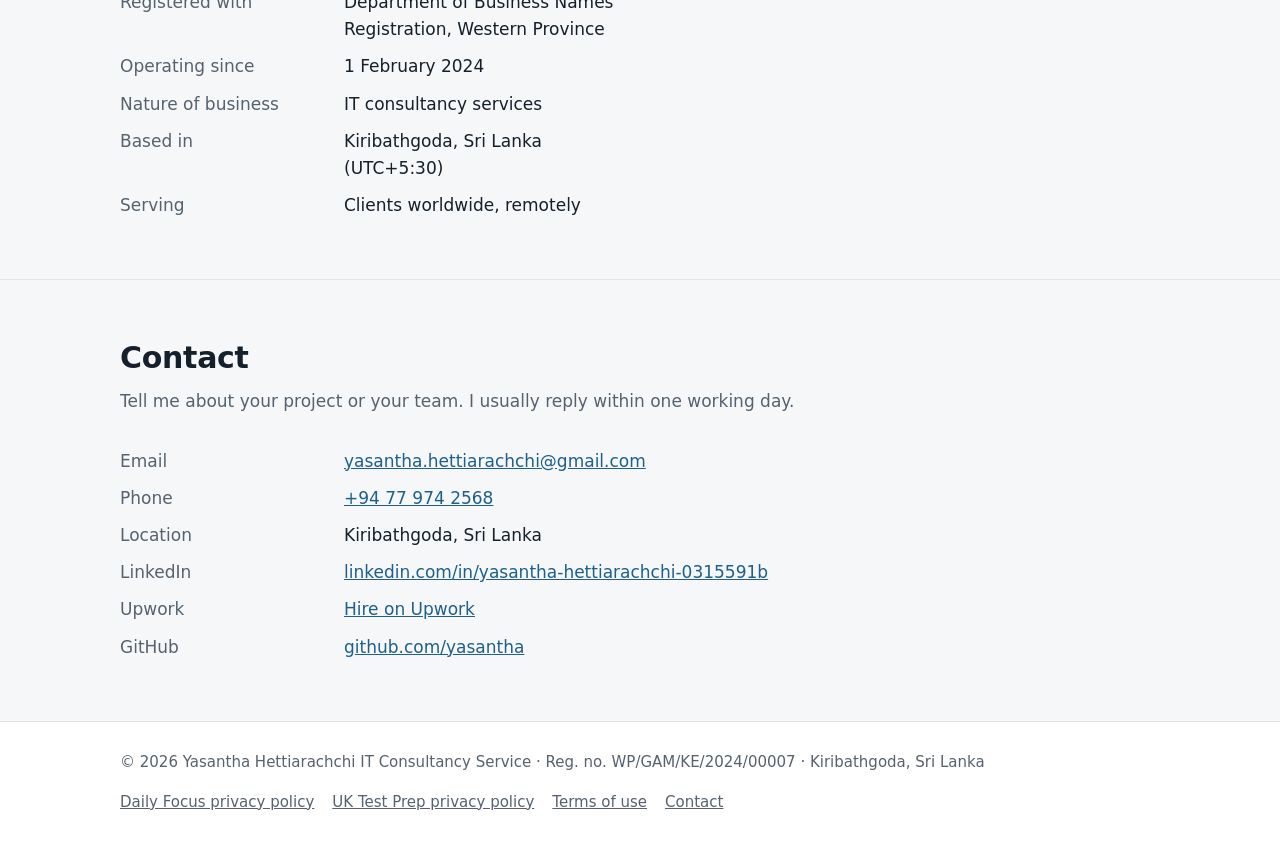
==== commit eb636256: "Mark Daily Focus as live on Google Play Co-Authored-By: Claude Sonnet 5.5 <noreply@anthropic.com> Cl" ====
--- a/index.html
+++ b/index.html
@@ -112,7 +112,7 @@
           <div class="links"><a href="https://play.google.com/store/apps/details?id=com.myday.litu">Get it on Google Play</a><a href="https://lifeintheuktestcoach.co.uk/">Website</a><a href="https://lifeintheuktestcoach.co.uk/privacy-policy.html">Privacy policy</a></div>
         </div>
         <div class="card">
-          <span class="badge">Android app · In testing on Google Play</span>
+          <span class="badge">Android app · Live on Google Play</span>
           <h3>Daily Focus: Pomodoro Timer</h3>
           <p>A simple, privacy-friendly Pomodoro timer for working in focused sessions with regular breaks. No account needed.</p>
           <ul class="tags"><li>Kotlin</li><li>Android</li></ul>
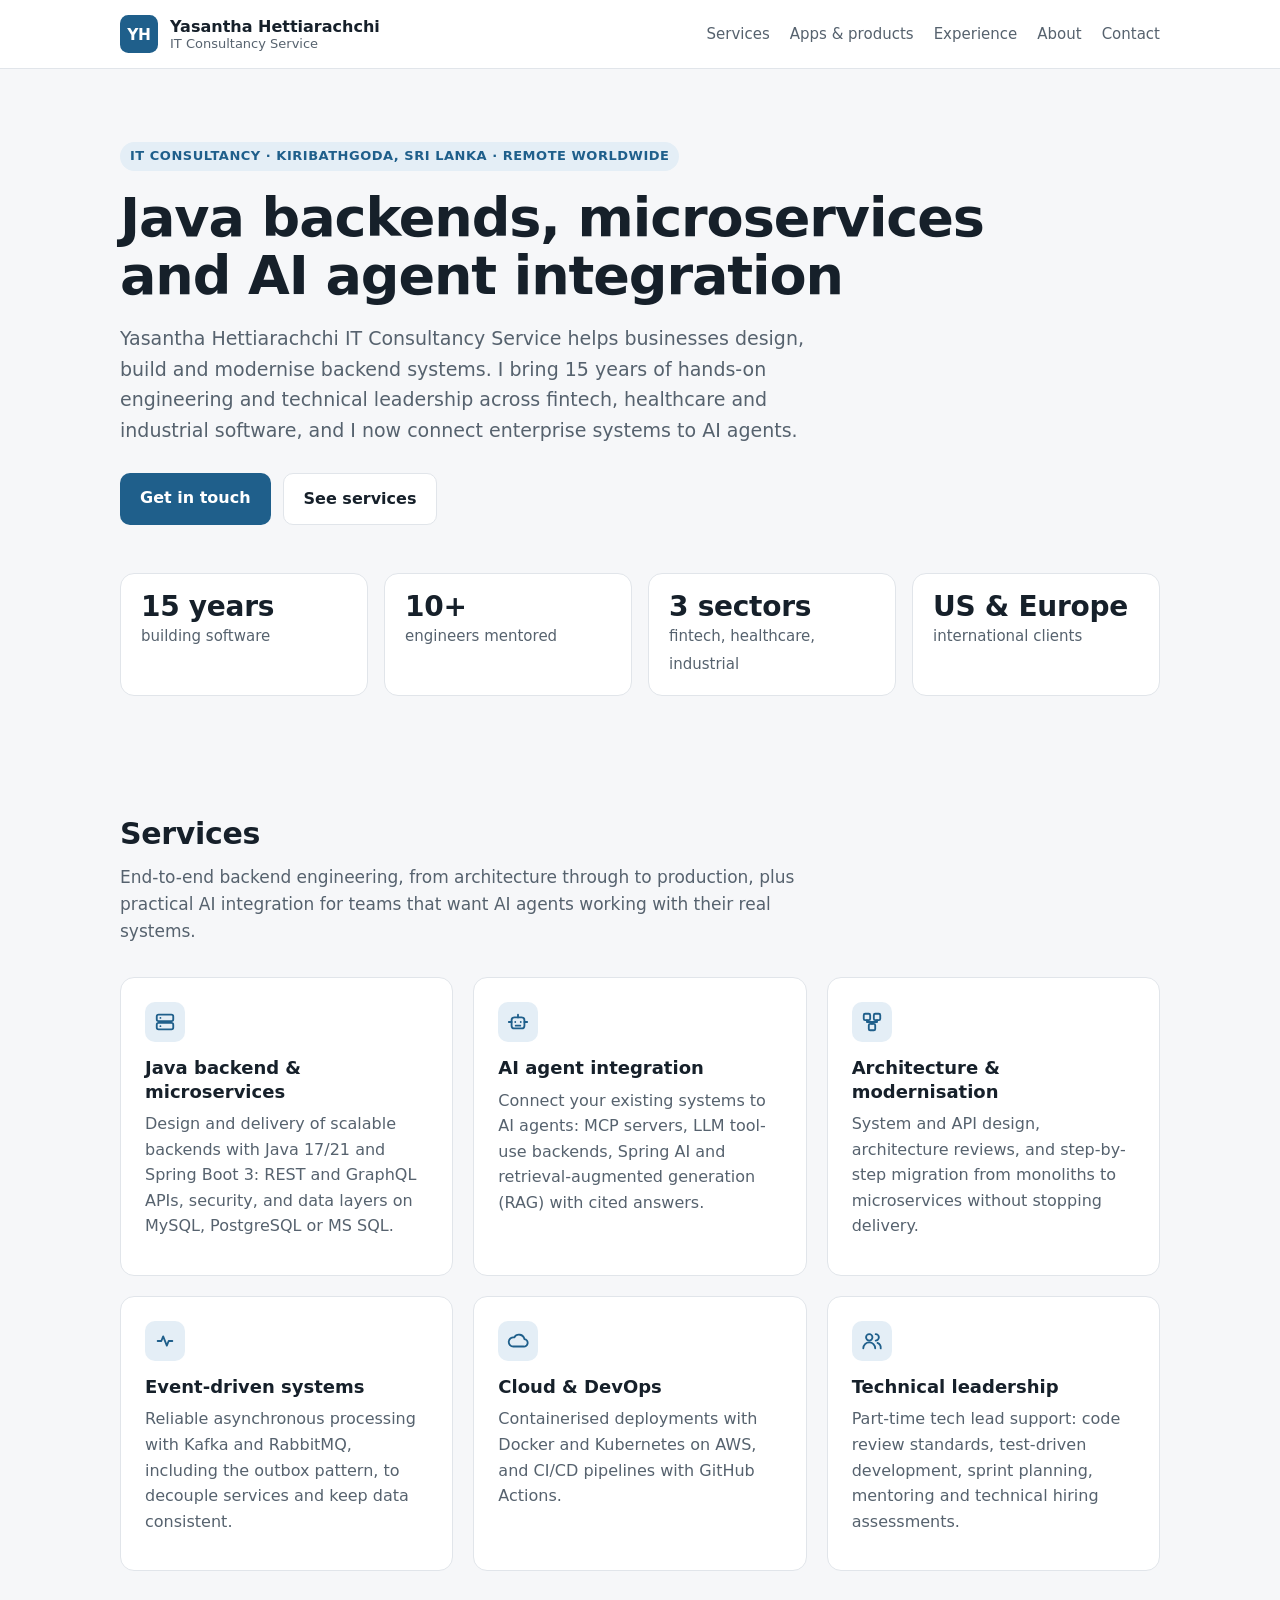
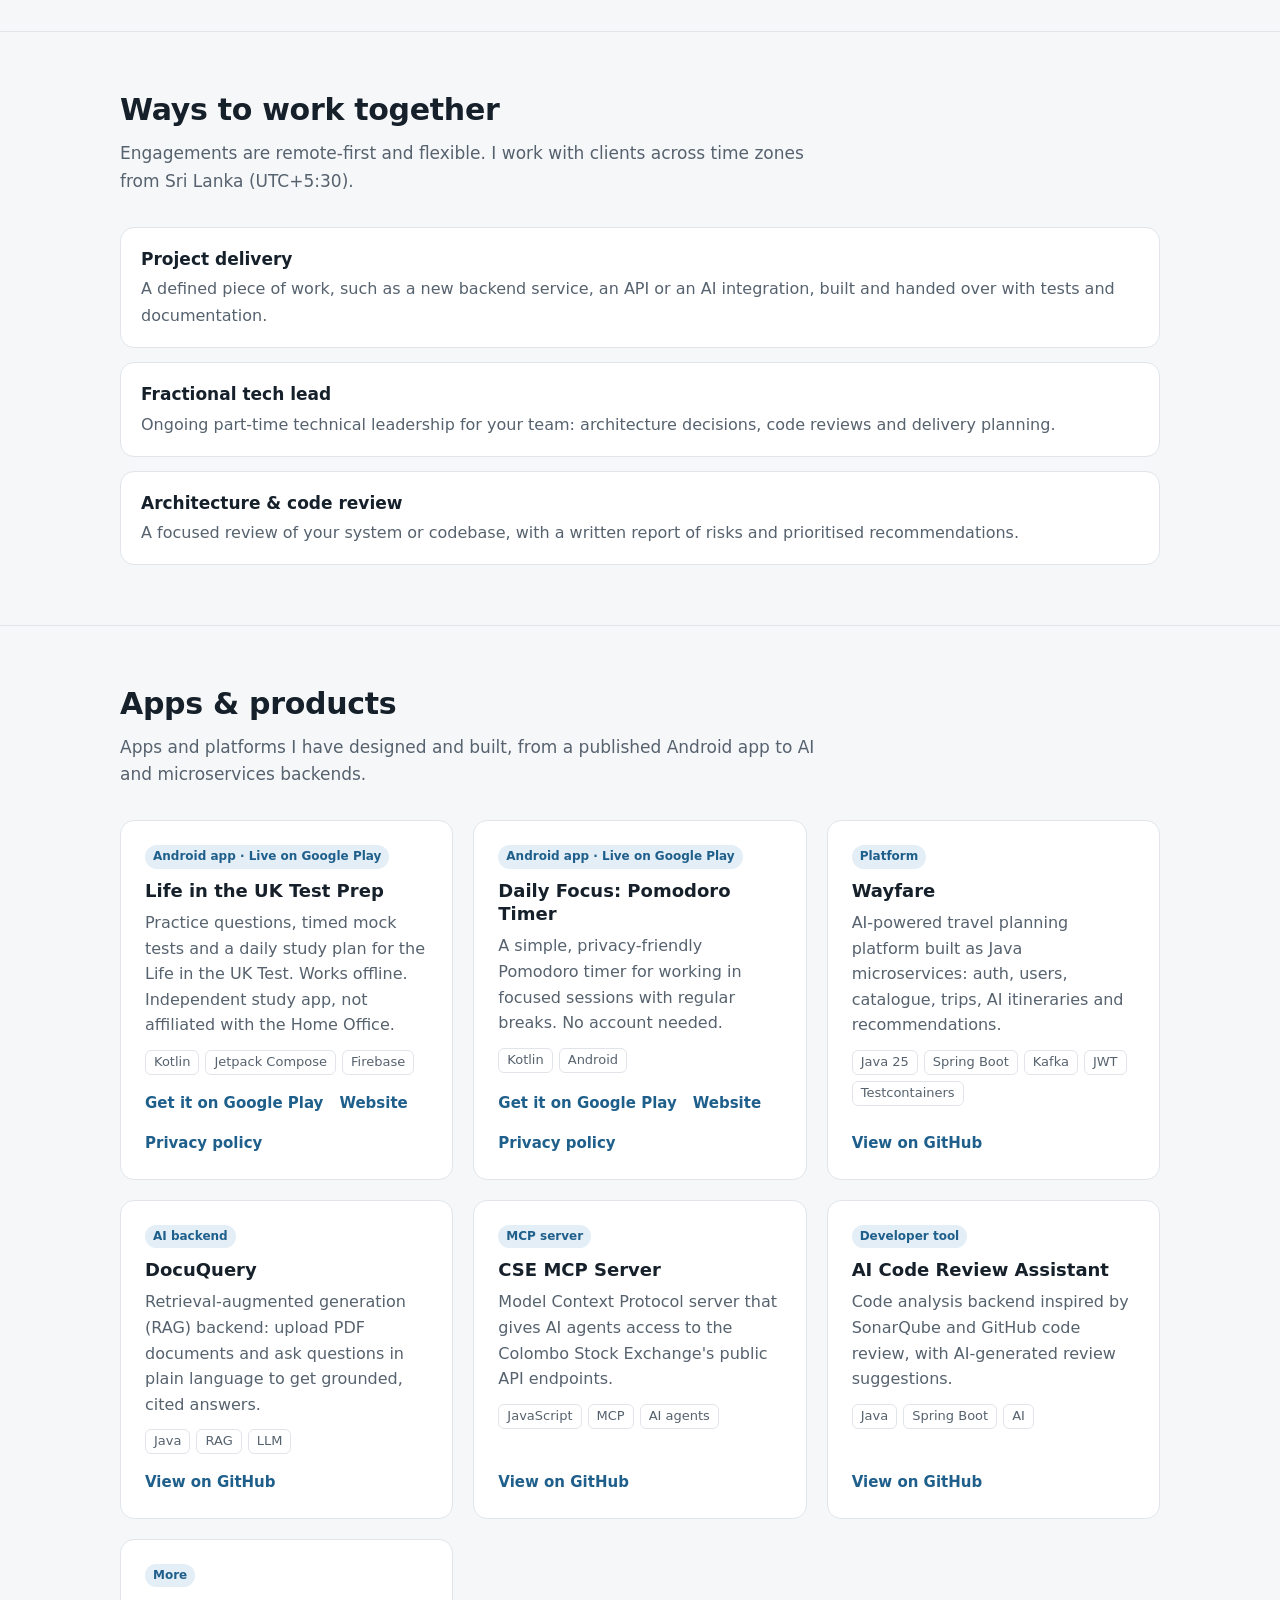
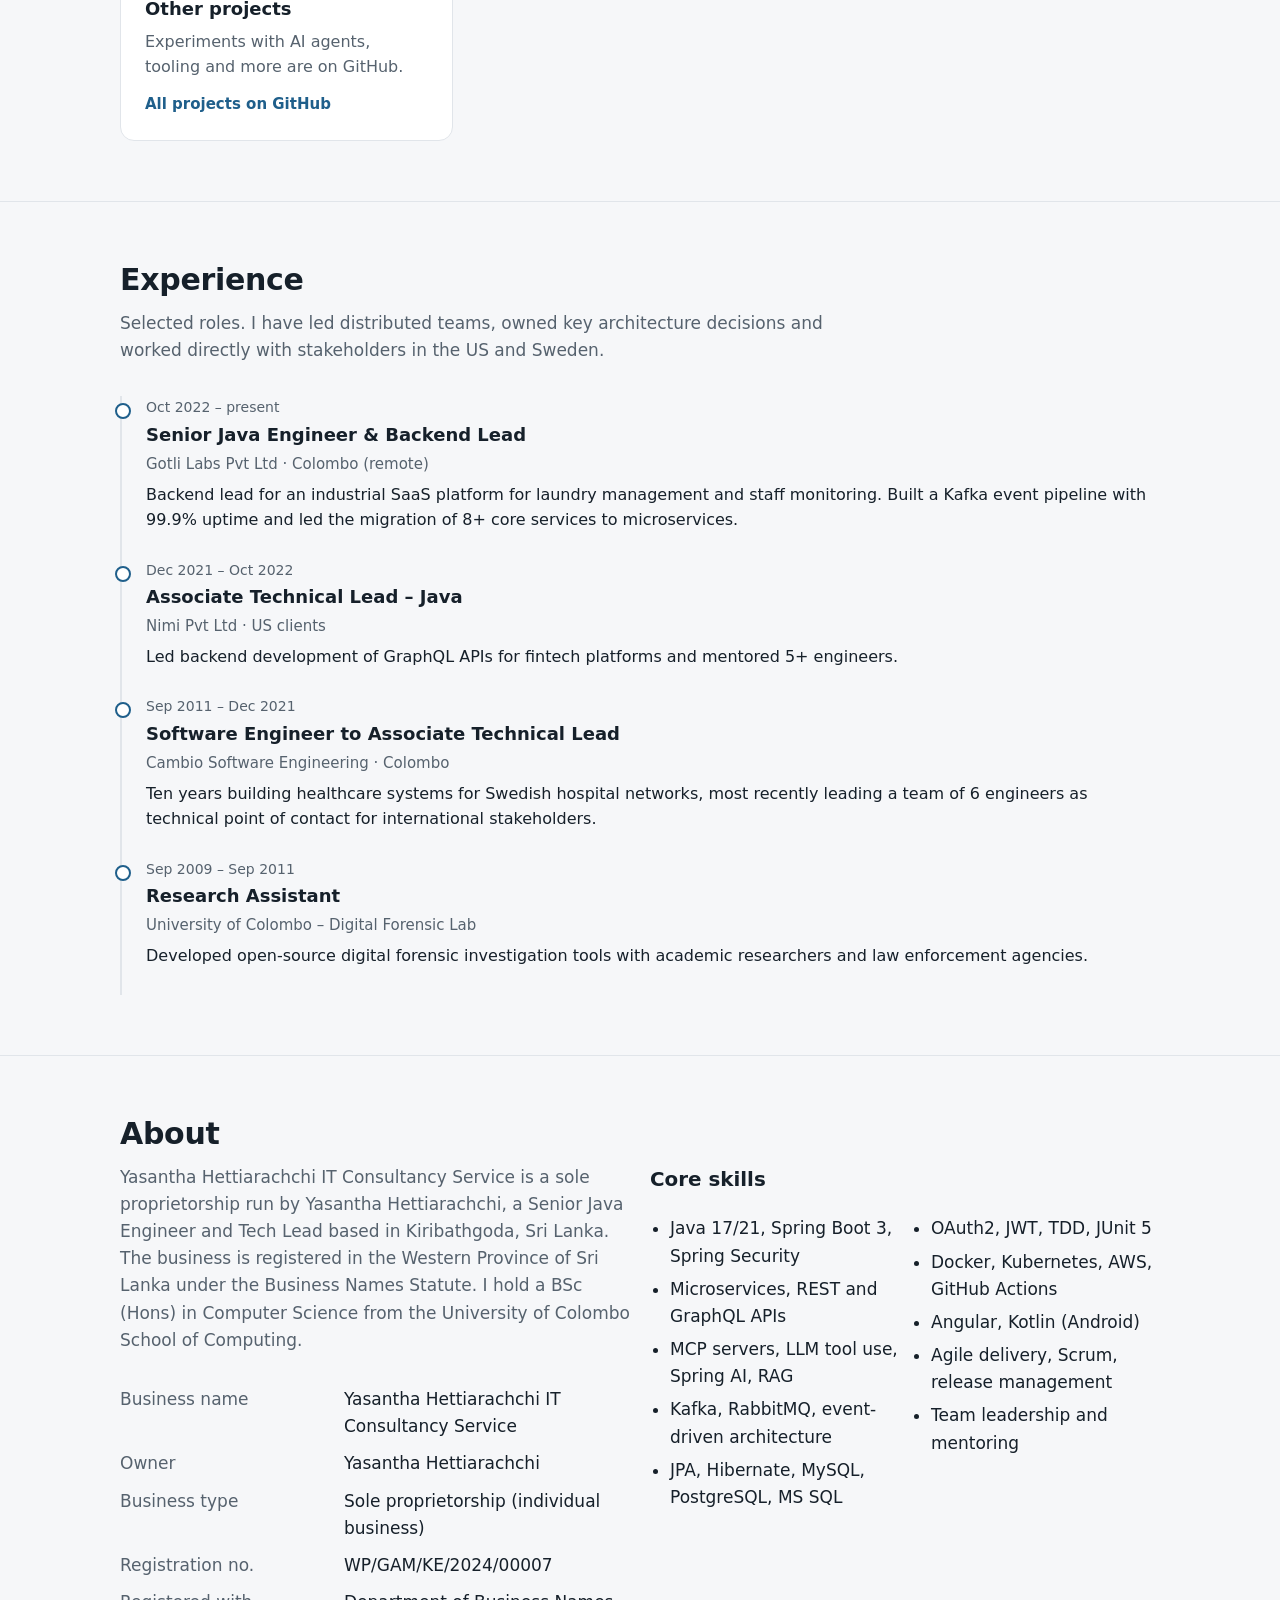
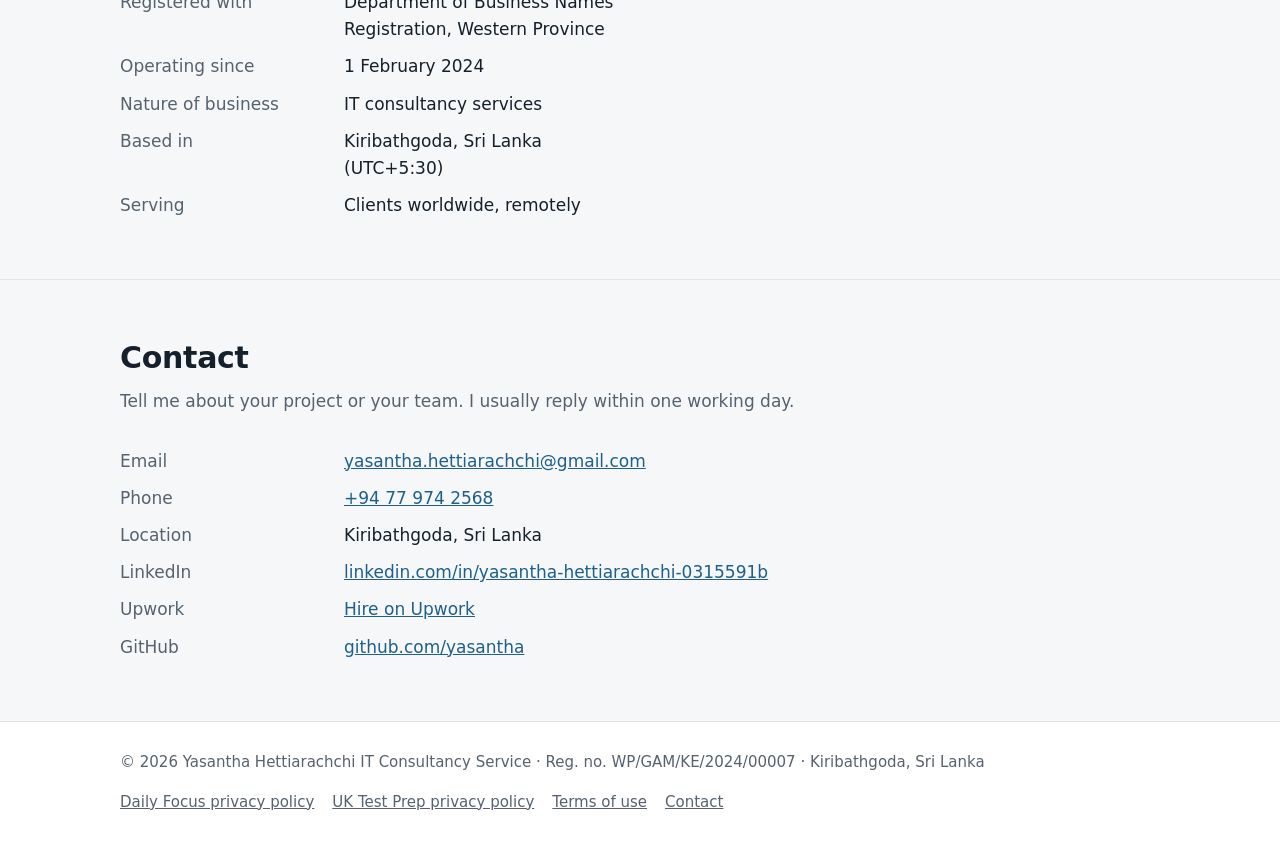
==== commit 36dbd487: "Add Daily Focus website at /dailyfocus Landing page, screenshot gallery, features, FAQ (with FAQPage" ====
--- a/index.html
+++ b/index.html
@@ -116,7 +116,7 @@
           <h3>Daily Focus: Pomodoro Timer</h3>
           <p>A simple, privacy-friendly Pomodoro timer for working in focused sessions with regular breaks. No account needed.</p>
           <ul class="tags"><li>Kotlin</li><li>Android</li></ul>
-          <div class="links"><a href="https://play.google.com/store/apps/details?id=com.myday.dailyfocus">Get it on Google Play</a><a href="/privacy-policy.html">Privacy policy</a></div>
+          <div class="links"><a href="https://play.google.com/store/apps/details?id=com.myday.dailyfocus">Get it on Google Play</a><a href="/dailyfocus/">Website</a><a href="/privacy-policy.html">Privacy policy</a></div>
         </div>
         <div class="card">
           <span class="badge">Platform</span>
